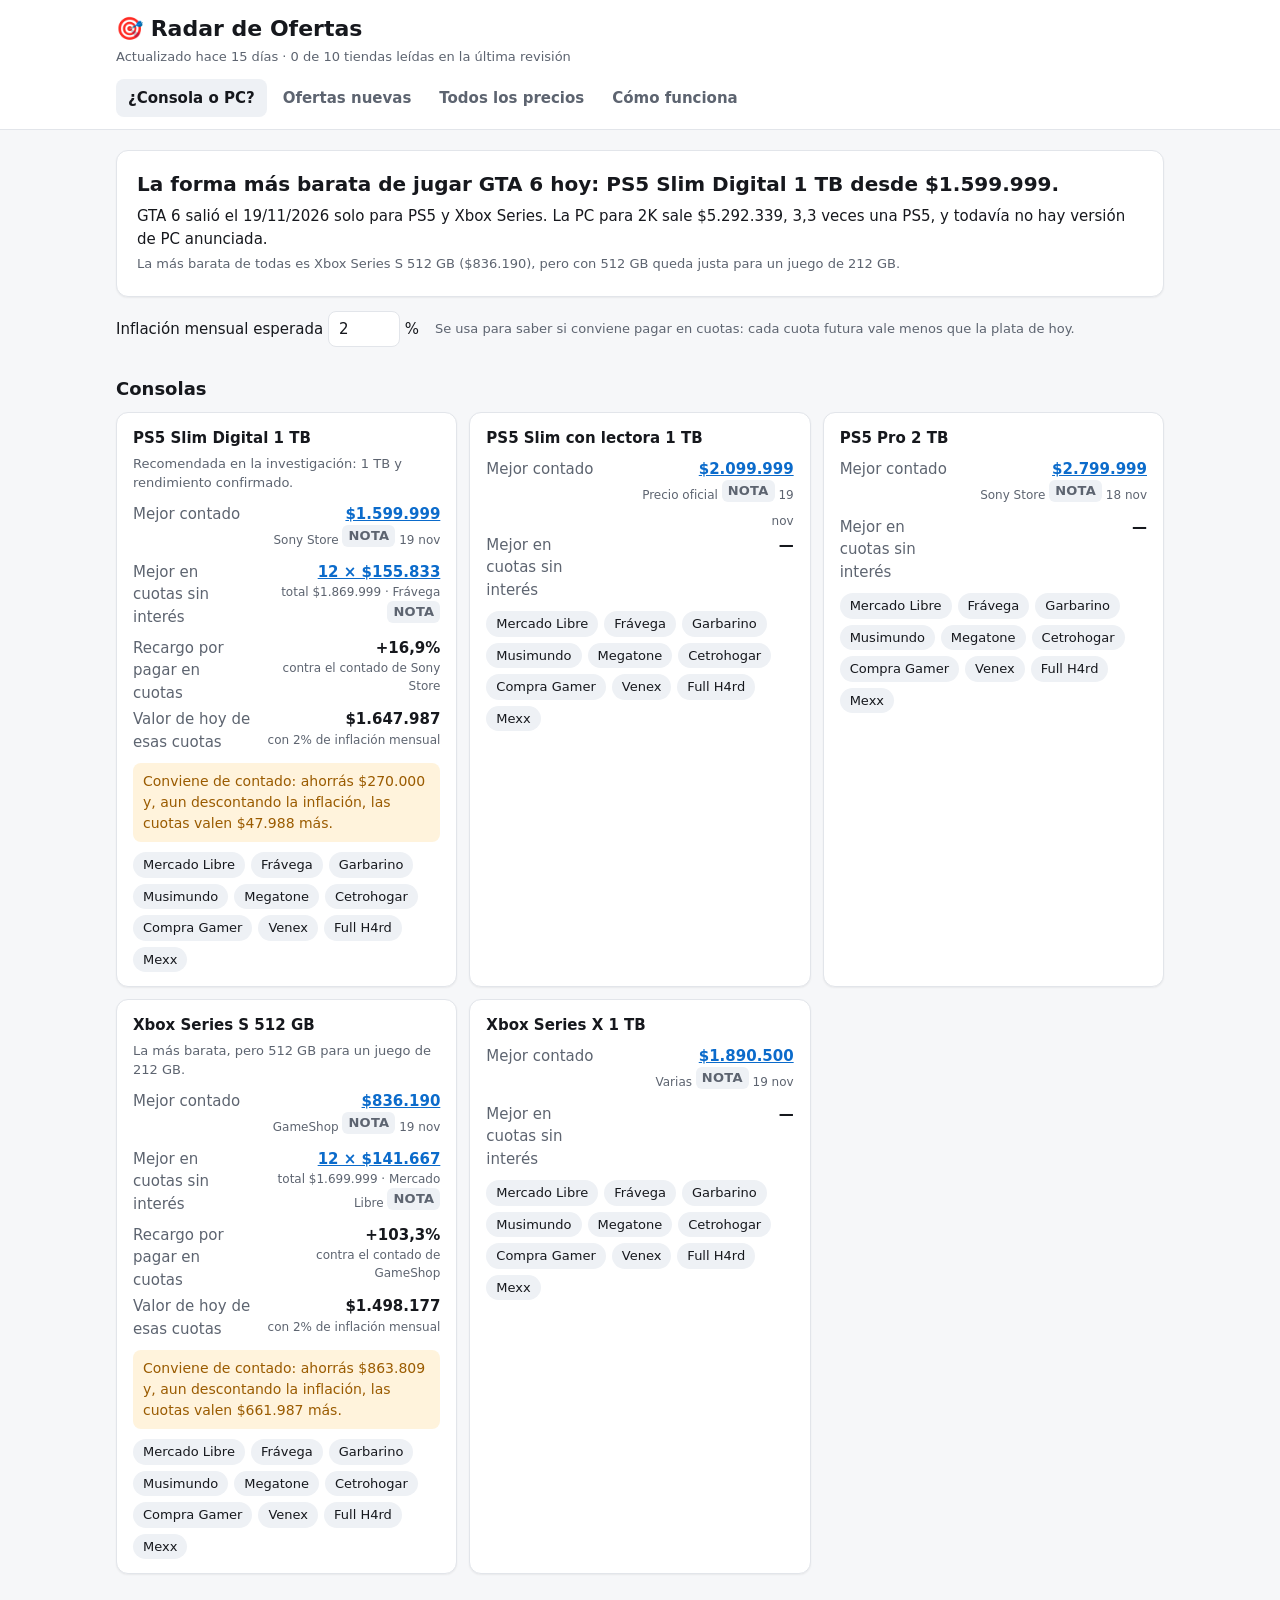
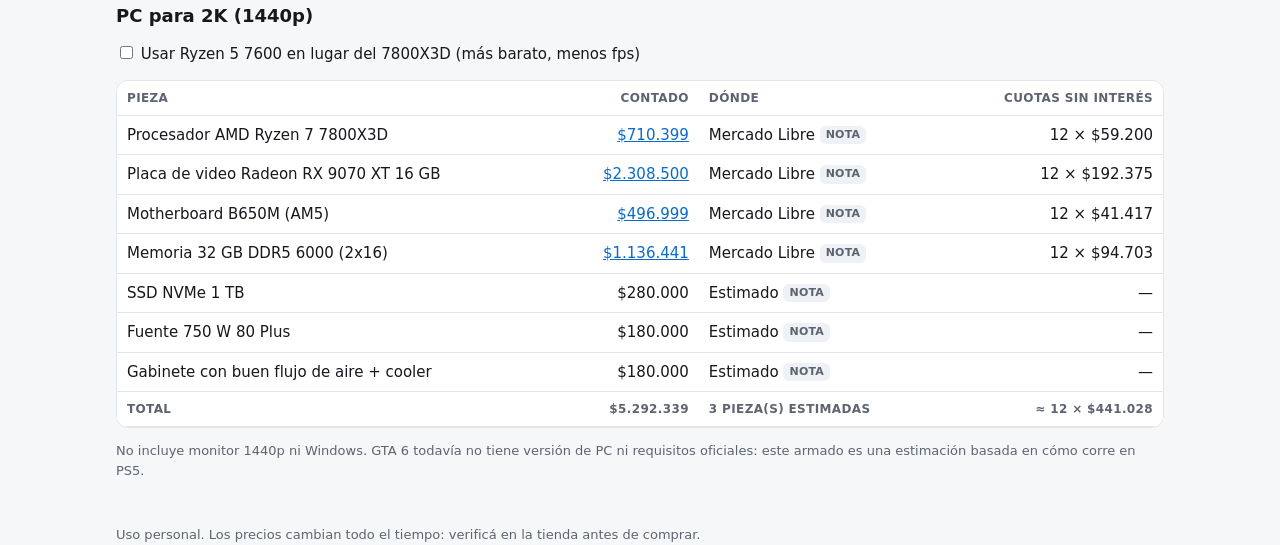
==== docs/index.html @ cf6afd64 "Radar de Ofertas: página, base compartida, actualización automática y extensión de Edge Une el compa" ====
<!doctype html>
<html lang="es">
<head>
  <meta charset="utf-8">
  <meta name="viewport" content="width=device-width, initial-scale=1">
  <title>Radar de Ofertas</title>
  <meta name="description" content="Comparador personal: la forma más barata de jugar GTA 6 en Argentina y ofertas de tecnología, contado contra cuotas.">
  <link rel="icon" href="icon.png">
  <link rel="stylesheet" href="styles.css">
</head>
<body>
  <header class="top">
    <div class="wrap top-in">
      <div>
        <h1>🎯 Radar de Ofertas</h1>
        <p class="muted" id="actualizado">Cargando datos…</p>
      </div>
      <nav class="tabs" role="tablist">
        <button data-tab="gta" class="on">¿Consola o PC?</button>
        <button data-tab="ofertas">Ofertas nuevas <span id="badge" class="badge" hidden></span></button>
        <button data-tab="precios">Todos los precios</button>
        <button data-tab="info">Cómo funciona</button>
      </nav>
    </div>
  </header>

  <main class="wrap">
    <section id="tab-gta" class="tab on">
      <div class="hero" id="veredicto"></div>
      <div class="controls">
        <label>Inflación mensual esperada
          <input type="number" id="inflacion" min="0" max="20" step="0.1"> %
        </label>
        <span class="muted small">Se usa para saber si conviene pagar en cuotas: cada cuota futura vale menos que la plata de hoy.</span>
      </div>
      <h2>Consolas</h2>
      <div class="cards" id="consolas"></div>
      <h2>PC para 2K (1440p)</h2>
      <div class="controls">
        <label><input type="checkbox" id="cpuBarato"> Usar Ryzen 5 7600 en lugar del 7800X3D (más barato, menos fps)</label>
      </div>
      <div id="pc"></div>
    </section>

    <section id="tab-ofertas" class="tab">
      <p class="muted">Ofertas que el radar detectó en los últimos 30 días: bajas de precio, mínimos históricos, descuentos de 15% o más y planes de 12 cuotas sin interés o más. La extensión de Edge te avisa de estas mismas.</p>
      <div id="alertas"></div>
    </section>

    <section id="tab-precios" class="tab">
      <div class="controls">
        <input type="search" id="filtro" placeholder="Buscar producto…">
        <select id="grupo"><option value="">Todo</option><option value="consola">Consolas</option><option value="pc">Piezas de PC</option></select>
      </div>
      <div id="productos"></div>
    </section>

    <section id="tab-info" class="tab prose">
      <h2>Cómo funciona</h2>
      <ol>
        <li><b>Base de datos compartida.</b> Es el archivo <code>docs/data/db.json</code> de este repositorio. Guarda el último precio de cada producto en cada tienda, el historial y las ofertas detectadas.</li>
        <li><b>Actualización automática.</b> Cada 6 horas GitHub revisa las tiendas y actualiza la base (en Argentina: 3:17, 9:17, 15:17 y 21:17, con algunos minutos de demora).</li>
        <li><b>Esta página</b> lee la base y muestra el comparador, las ofertas y todos los precios.</li>
        <li><b>La extensión de Edge</b> lee la misma base cada hora y te avisa con una notificación cuando hay una oferta nueva. Además revisa desde tu compu las portadas de las tiendas por eventos (Hot Sale, CyberMonday, cuotas).</li>
      </ol>
      <h3>De dónde salen los precios</h3>
      <p>Los marcados <span class="tag auto">al día</span> los leyó el radar en la tienda. Los marcados <span class="tag nota">nota</span> vienen de la investigación (notas periodísticas del 8 al 21 de noviembre de 2026) y quedan como referencia hasta que el radar consiga un precio real. Los <span class="tag viejo">viejo</span> son de una lectura anterior porque la tienda no respondió esta vez.</p>
      <h3>Contado contra cuotas</h3>
      <p>"Sin interés" casi siempre se cobra sobre un precio más alto que el de contado. El <b>recargo</b> es cuánto más pagás en total en cuotas comparado con el mejor precio de contado. El <b>valor actual</b> de las cuotas descuenta la inflación: si es menor que el contado, las cuotas te convienen aunque sumen más.</p>
      <h3>Tiendas</h3>
      <div id="tiendas"></div>
      <h3>Cambiar los productos</h3>
      <p>Editá <code>productos.json</code> en GitHub (botón del lápiz). Al guardar, la base se actualiza sola en unos minutos.</p>
    </section>
  </main>

  <footer class="wrap muted small">Uso personal. Los precios cambian todo el tiempo: verificá en la tienda antes de comprar.</footer>
  <script src="app.js"></script>
</body>
</html>
---- docs/styles.css ----
:root {
  --bg: #f6f7f9;
  --surface: #ffffff;
  --text: #16181d;
  --muted: #5d6470;
  --line: #e2e5ea;
  --accent: #0b6bcb;
  --good: #137a3a;
  --good-bg: #e5f5ea;
  --warn: #9a5b00;
  --warn-bg: #fff3dc;
  --bad: #b3261e;
  --chip: #eef1f5;
  --shadow: 0 1px 2px rgba(0, 0, 0, 0.06);
}
@media (prefers-color-scheme: dark) {
  :root {
    --bg: #111317;
    --surface: #1a1d23;
    --text: #e8eaee;
    --muted: #9aa1ad;
    --line: #2b3038;
    --accent: #5aa7f0;
    --good: #5cc98a;
    --good-bg: #173324;
    --warn: #f0b860;
    --warn-bg: #3a2c12;
    --bad: #f28b82;
    --chip: #252a32;
    --shadow: none;
  }
}
* { box-sizing: border-box; }
body {
  margin: 0;
  background: var(--bg);
  color: var(--text);
  font: 15px/1.5 system-ui, -apple-system, "Segoe UI", Roboto, sans-serif;
}
a { color: var(--accent); }
.wrap { max-width: 1080px; margin: 0 auto; padding: 0 16px; }
.muted { color: var(--muted); }
.small { font-size: 13px; }
h1 { font-size: 22px; margin: 0; }
h2 { font-size: 18px; margin: 28px 0 10px; }
h3 { font-size: 15px; margin: 20px 0 6px; }
.num { font-variant-numeric: tabular-nums; }

.top { background: var(--surface); border-bottom: 1px solid var(--line); position: sticky; top: 0; z-index: 5; }
.top-in { display: flex; flex-wrap: wrap; gap: 12px; align-items: center; justify-content: space-between; padding: 12px 16px; }
.top p { margin: 2px 0 0; font-size: 13px; }
.tabs { display: flex; gap: 4px; flex-wrap: wrap; }
.tabs button {
  border: 0; background: transparent; color: var(--muted); font: inherit; font-weight: 600;
  padding: 8px 12px; border-radius: 8px; cursor: pointer;
}
.tabs button.on { background: var(--chip); color: var(--text); }
.badge { background: var(--bad); color: #fff; border-radius: 10px; padding: 0 7px; font-size: 12px; margin-left: 4px; }
.tab { display: none; padding-bottom: 32px; }
.tab.on { display: block; }

.hero {
  background: var(--surface); border: 1px solid var(--line); border-radius: 12px; padding: 18px 20px; margin-top: 20px; box-shadow: var(--shadow);
}
.hero .big { font-size: 20px; font-weight: 700; margin: 0 0 6px; }
.hero p { margin: 4px 0; }

.controls { display: flex; flex-wrap: wrap; gap: 10px 16px; align-items: center; margin: 14px 0; }
input[type="number"], input[type="search"], select {
  font: inherit; color: var(--text); background: var(--surface); border: 1px solid var(--line); border-radius: 8px; padding: 6px 10px;
}
input[type="number"] { width: 72px; }
input[type="search"] { flex: 1; min-width: 180px; }

.cards { display: grid; grid-template-columns: repeat(auto-fill, minmax(300px, 1fr)); gap: 12px; }
.card { background: var(--surface); border: 1px solid var(--line); border-radius: 12px; padding: 14px 16px; box-shadow: var(--shadow); }
.card h3 { margin: 0 0 4px; }
.card .nota { font-size: 13px; color: var(--muted); margin: 0 0 10px; }
.kv { display: grid; grid-template-columns: minmax(110px, 1fr) minmax(0, 1.5fr); gap: 4px 12px; margin: 8px 0; }
.kv dt { color: var(--muted); }
.kv dd { margin: 0; text-align: right; font-weight: 600; font-variant-numeric: tabular-nums; }
.kv .sub { display: block; font-weight: 400; font-size: 12px; color: var(--muted); }
.verdict { margin-top: 10px; padding: 8px 10px; border-radius: 8px; font-size: 14px; }
.verdict.good { background: var(--good-bg); color: var(--good); }
.verdict.warn { background: var(--warn-bg); color: var(--warn); }

.tag { display: inline-block; font-size: 11px; font-weight: 700; padding: 1px 6px; border-radius: 6px; vertical-align: middle; text-transform: uppercase; letter-spacing: 0.02em; }
.tag.auto { background: var(--good-bg); color: var(--good); }
.tag.nota { background: var(--chip); color: var(--muted); }
.tag.viejo { background: var(--warn-bg); color: var(--warn); }

table { width: 100%; border-collapse: collapse; background: var(--surface); }
th, td { text-align: left; padding: 8px 10px; border-bottom: 1px solid var(--line); vertical-align: top; }
th { font-size: 12px; color: var(--muted); font-weight: 600; text-transform: uppercase; letter-spacing: 0.03em; }
td.r, th.r { text-align: right; font-variant-numeric: tabular-nums; }
.tablewrap { overflow-x: auto; border: 1px solid var(--line); border-radius: 12px; }
.tablewrap table { min-width: 640px; }

.prod { background: var(--surface); border: 1px solid var(--line); border-radius: 12px; margin-bottom: 12px; overflow: hidden; }
.prod > summary { list-style: none; cursor: pointer; padding: 12px 16px; display: flex; flex-wrap: wrap; gap: 6px 16px; align-items: center; }
.prod > summary::-webkit-details-marker { display: none; }
.prod > summary .name { font-weight: 700; flex: 1; min-width: 200px; }
.prod > summary .price { font-weight: 700; font-variant-numeric: tabular-nums; }
.prod .body { padding: 0 16px 14px; }
.prod .body .tablewrap { border-radius: 8px; }
.links { display: flex; flex-wrap: wrap; gap: 6px; margin-top: 10px; }
.pill { display: inline-block; background: var(--chip); color: var(--text); text-decoration: none; border-radius: 999px; padding: 3px 10px; font-size: 13px; }
.pill:hover { outline: 1px solid var(--line); }
.spark { width: 120px; height: 28px; }
.spark path { fill: none; stroke: var(--accent); stroke-width: 1.5; }

.alert { display: flex; gap: 12px; background: var(--surface); border: 1px solid var(--line); border-radius: 12px; padding: 12px 16px; margin-bottom: 8px; text-decoration: none; color: inherit; }
.alert:hover { border-color: var(--accent); }
.alert .t { font-weight: 700; }
.empty { background: var(--surface); border: 1px dashed var(--line); border-radius: 12px; padding: 24px; text-align: center; color: var(--muted); }

.stores { display: grid; grid-template-columns: repeat(auto-fill, minmax(230px, 1fr)); gap: 8px; }
.store { background: var(--surface); border: 1px solid var(--line); border-radius: 10px; padding: 8px 12px; font-size: 14px; }
.dot { display: inline-block; width: 8px; height: 8px; border-radius: 50%; margin-right: 6px; background: var(--muted); }
.dot.ok { background: var(--good); }
.dot.bad { background: var(--bad); }
.prose { max-width: 760px; }
.prose li { margin-bottom: 6px; }
code { background: var(--chip); padding: 1px 5px; border-radius: 4px; font-size: 13px; }
footer { padding: 24px 16px 40px; }
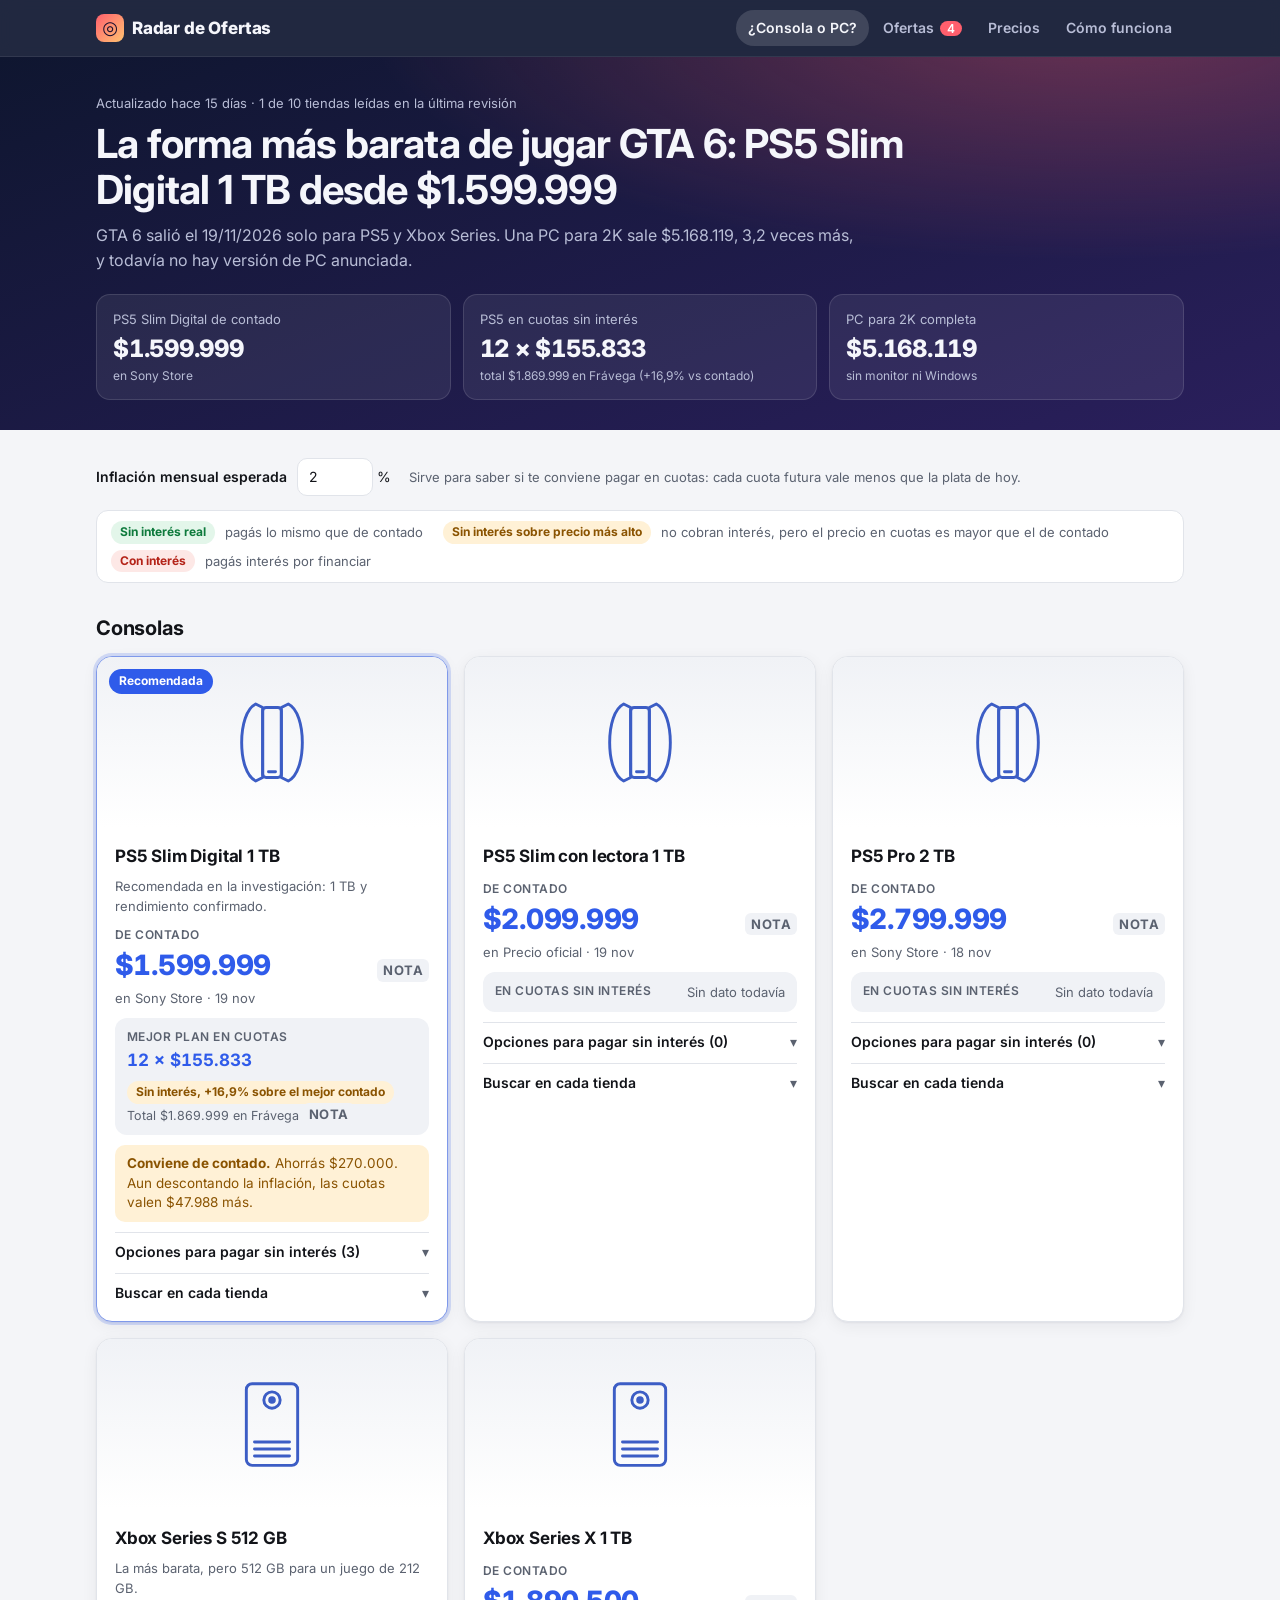
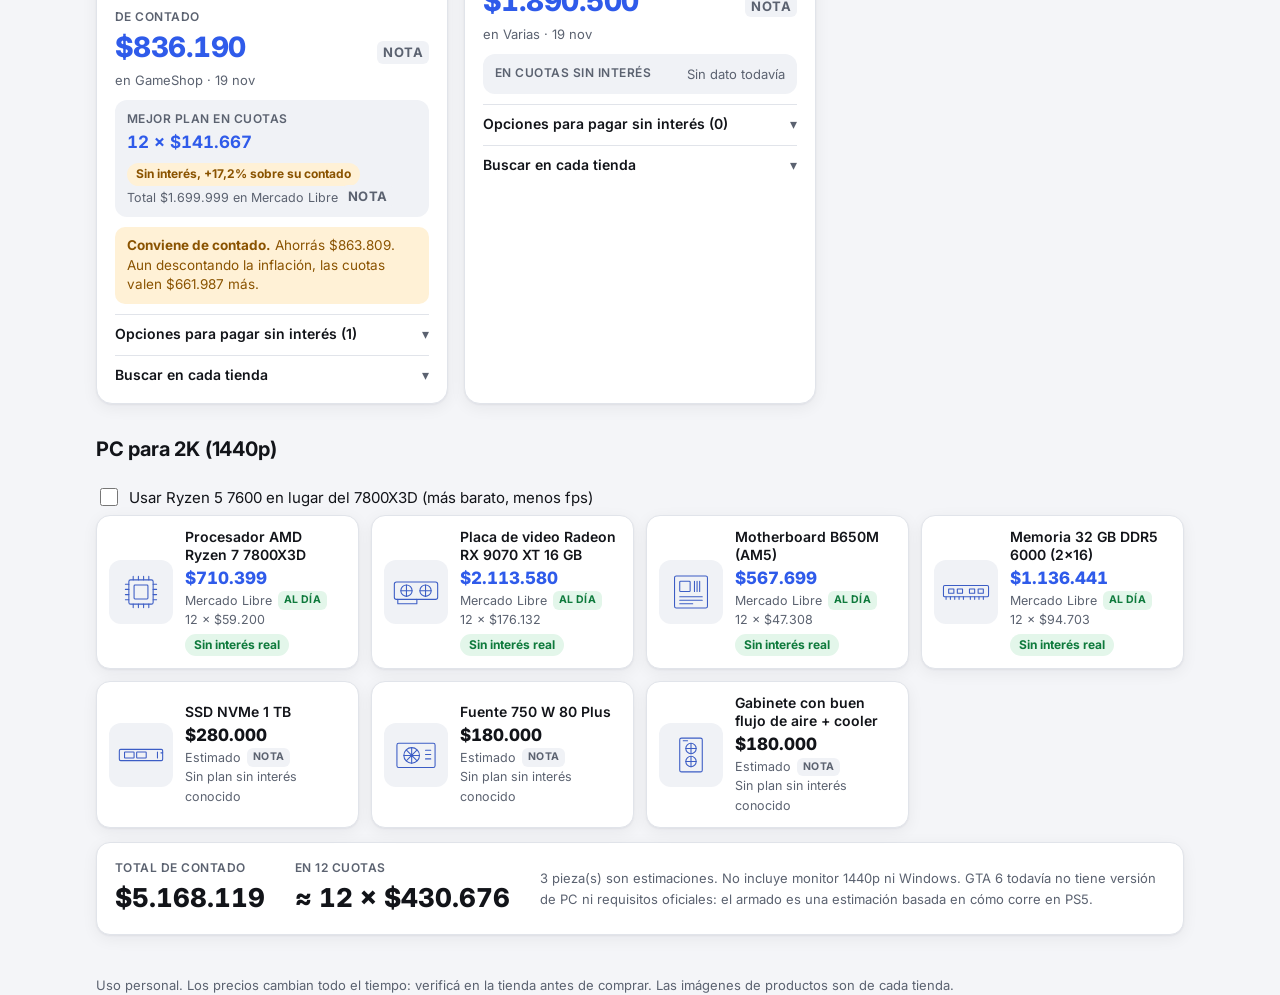
==== commit e0708d17: "Página más linda: imágenes, cuotas con o sin interés y opciones para pagar sin interés - Portada con" ====
--- a/docs/index.html
+++ b/docs/index.html
@@ -5,50 +5,67 @@
   <meta name="viewport" content="width=device-width, initial-scale=1">
   <title>Radar de Ofertas</title>
   <meta name="description" content="Comparador personal: la forma más barata de jugar GTA 6 en Argentina y ofertas de tecnología, contado contra cuotas.">
+  <meta name="referrer" content="no-referrer">
   <link rel="icon" href="icon.png">
+  <link rel="preconnect" href="https://fonts.googleapis.com">
+  <link rel="preconnect" href="https://fonts.gstatic.com" crossorigin>
+  <link href="https://fonts.googleapis.com/css2?family=Inter:wght@400;500;600;700;800&display=swap" rel="stylesheet">
   <link rel="stylesheet" href="styles.css">
 </head>
 <body>
   <header class="top">
     <div class="wrap top-in">
-      <div>
-        <h1>🎯 Radar de Ofertas</h1>
-        <p class="muted" id="actualizado">Cargando datos…</p>
-      </div>
+      <a class="brand" href="#gta"><span class="logo">◎</span> Radar de Ofertas</a>
       <nav class="tabs" role="tablist">
         <button data-tab="gta" class="on">¿Consola o PC?</button>
-        <button data-tab="ofertas">Ofertas nuevas <span id="badge" class="badge" hidden></span></button>
-        <button data-tab="precios">Todos los precios</button>
+        <button data-tab="ofertas">Ofertas <span id="badge" class="badge" hidden></span></button>
+        <button data-tab="precios">Precios</button>
         <button data-tab="info">Cómo funciona</button>
       </nav>
     </div>
   </header>
 
+  <section class="hero">
+    <div class="wrap">
+      <p class="eyebrow" id="actualizado">Cargando datos…</p>
+      <h1 id="titular">La forma más barata de jugar GTA 6</h1>
+      <p class="lead" id="bajada"></p>
+      <div class="stats" id="stats"></div>
+    </div>
+  </section>
+
   <main class="wrap">
     <section id="tab-gta" class="tab on">
-      <div class="hero" id="veredicto"></div>
-      <div class="controls">
-        <label>Inflación mensual esperada
-          <input type="number" id="inflacion" min="0" max="20" step="0.1"> %
+      <div class="toolbar">
+        <label class="field">Inflación mensual esperada
+          <span class="inline"><input type="number" id="inflacion" min="0" max="20" step="0.1"> %</span>
         </label>
-        <span class="muted small">Se usa para saber si conviene pagar en cuotas: cada cuota futura vale menos que la plata de hoy.</span>
+        <p class="muted small">Sirve para saber si te conviene pagar en cuotas: cada cuota futura vale menos que la plata de hoy.</p>
       </div>
-      <h2>Consolas</h2>
+
+      <div class="legend">
+        <span class="chip sin">Sin interés real</span><span class="muted small">pagás lo mismo que de contado</span>
+        <span class="chip lista">Sin interés sobre precio más alto</span><span class="muted small">no cobran interés, pero el precio en cuotas es mayor que el de contado</span>
+        <span class="chip con">Con interés</span><span class="muted small">pagás interés por financiar</span>
+      </div>
+
+      <h2 class="section-title">Consolas</h2>
       <div class="cards" id="consolas"></div>
-      <h2>PC para 2K (1440p)</h2>
-      <div class="controls">
-        <label><input type="checkbox" id="cpuBarato"> Usar Ryzen 5 7600 en lugar del 7800X3D (más barato, menos fps)</label>
+
+      <h2 class="section-title">PC para 2K (1440p)</h2>
+      <div class="toolbar">
+        <label class="switch"><input type="checkbox" id="cpuBarato"> <span>Usar Ryzen 5 7600 en lugar del 7800X3D (más barato, menos fps)</span></label>
       </div>
       <div id="pc"></div>
     </section>
 
     <section id="tab-ofertas" class="tab">
-      <p class="muted">Ofertas que el radar detectó en los últimos 30 días: bajas de precio, mínimos históricos, descuentos de 15% o más y planes de 12 cuotas sin interés o más. La extensión de Edge te avisa de estas mismas.</p>
+      <p class="muted intro">Ofertas que el radar detectó en los últimos 30 días: bajas de precio, mínimos históricos, descuentos de 15% o más y planes de 12 cuotas sin interés o más. La extensión de Edge te avisa de estas mismas.</p>
       <div id="alertas"></div>
     </section>
 
     <section id="tab-precios" class="tab">
-      <div class="controls">
+      <div class="toolbar">
         <input type="search" id="filtro" placeholder="Buscar producto…">
         <select id="grupo"><option value="">Todo</option><option value="consola">Consolas</option><option value="pc">Piezas de PC</option></select>
       </div>
@@ -58,15 +75,17 @@
     <section id="tab-info" class="tab prose">
       <h2>Cómo funciona</h2>
       <ol>
-        <li><b>Base de datos compartida.</b> Es el archivo <code>docs/data/db.json</code> de este repositorio. Guarda el último precio de cada producto en cada tienda, el historial y las ofertas detectadas.</li>
+        <li><b>Base de datos compartida.</b> Es el archivo <code>docs/data/db.json</code> del repositorio. Guarda el último precio de cada producto en cada tienda, el historial y las ofertas detectadas.</li>
         <li><b>Actualización automática.</b> Cada 6 horas GitHub revisa las tiendas y actualiza la base (en Argentina: 3:17, 9:17, 15:17 y 21:17, con algunos minutos de demora).</li>
+        <li><b>Desde tu compu.</b> Si lo activás en la extensión, cada 3 horas Edge lee las tiendas que bloquean a GitHub y suma esos precios a la base.</li>
         <li><b>Esta página</b> lee la base y muestra el comparador, las ofertas y todos los precios.</li>
-        <li><b>La extensión de Edge</b> lee la misma base cada hora y te avisa con una notificación cuando hay una oferta nueva. Además revisa desde tu compu las portadas de las tiendas por eventos (Hot Sale, CyberMonday, cuotas).</li>
+        <li><b>La extensión de Edge</b> lee la misma base cada hora y te avisa cuando hay una oferta nueva.</li>
       </ol>
       <h3>De dónde salen los precios</h3>
-      <p>Los marcados <span class="tag auto">al día</span> los leyó el radar en la tienda. Los marcados <span class="tag nota">nota</span> vienen de la investigación (notas periodísticas del 8 al 21 de noviembre de 2026) y quedan como referencia hasta que el radar consiga un precio real. Los <span class="tag viejo">viejo</span> son de una lectura anterior porque la tienda no respondió esta vez.</p>
+      <p><span class="tag auto">al día</span> lo leyó el radar en la tienda. <span class="tag nota">nota</span> viene de la investigación (notas periodísticas del 8 al 21 de noviembre de 2026) y queda como referencia hasta tener un precio real. <span class="tag viejo">viejo</span> es de una lectura anterior porque la tienda no respondió esta vez.</p>
       <h3>Contado contra cuotas</h3>
-      <p>"Sin interés" casi siempre se cobra sobre un precio más alto que el de contado. El <b>recargo</b> es cuánto más pagás en total en cuotas comparado con el mejor precio de contado. El <b>valor actual</b> de las cuotas descuenta la inflación: si es menor que el contado, las cuotas te convienen aunque sumen más.</p>
+      <p>"Sin interés" casi siempre se cobra sobre un precio más alto que el de contado. El <b>recargo</b> es cuánto más pagás en total en cuotas comparado con el contado. El <b>valor de hoy</b> de las cuotas descuenta la inflación: si es menor que el contado, las cuotas te convienen aunque sumen más.</p>
+      <p>Los bancos y tarjetas de cada plan salen de la tienda cuando los publica (por ejemplo, las tiendas hechas con VTEX informan qué tarjetas tienen cada plan). Las promos de bancos cambian según el día: confirmá en la tienda antes de pagar.</p>
       <h3>Tiendas</h3>
       <div id="tiendas"></div>
       <h3>Cambiar los productos</h3>
@@ -74,7 +93,8 @@
     </section>
   </main>
 
-  <footer class="wrap muted small">Uso personal. Los precios cambian todo el tiempo: verificá en la tienda antes de comprar.</footer>
+  <footer class="wrap muted small">Uso personal. Los precios cambian todo el tiempo: verificá en la tienda antes de comprar. Las imágenes de productos son de cada tienda.</footer>
+  <script src="icons.js"></script>
   <script src="app.js"></script>
 </body>
 </html>
--- a/docs/styles.css
+++ b/docs/styles.css
@@ -1,125 +1,210 @@
 :root {
-  --bg: #f6f7f9;
+  --bg: #f4f5f8;
   --surface: #ffffff;
-  --text: #16181d;
-  --muted: #5d6470;
-  --line: #e2e5ea;
-  --accent: #0b6bcb;
-  --good: #137a3a;
-  --good-bg: #e5f5ea;
-  --warn: #9a5b00;
-  --warn-bg: #fff3dc;
-  --bad: #b3261e;
-  --chip: #eef1f5;
-  --shadow: 0 1px 2px rgba(0, 0, 0, 0.06);
+  --surface-2: #f0f2f6;
+  --text: #121419;
+  --muted: #5b6270;
+  --line: #e1e4ea;
+  --accent: #2f5bea;
+  --accent-ink: #ffffff;
+  --sin: #0e7a3c;
+  --sin-bg: #e3f6ea;
+  --lista: #8a5300;
+  --lista-bg: #fff1d6;
+  --con: #b42318;
+  --con-bg: #fde8e6;
+  --hero-1: #0f1630;
+  --hero-2: #2a1f5c;
+  --hero-text: #f5f6fb;
+  --hero-muted: #b8bdd6;
+  --shadow: 0 1px 2px rgba(16, 24, 40, 0.05), 0 4px 16px rgba(16, 24, 40, 0.06);
+  --radius: 16px;
 }
 @media (prefers-color-scheme: dark) {
-  :root {
-    --bg: #111317;
-    --surface: #1a1d23;
-    --text: #e8eaee;
-    --muted: #9aa1ad;
-    --line: #2b3038;
-    --accent: #5aa7f0;
-    --good: #5cc98a;
-    --good-bg: #173324;
-    --warn: #f0b860;
-    --warn-bg: #3a2c12;
-    --bad: #f28b82;
-    --chip: #252a32;
+  :root:not([data-theme="light"]) {
+    --bg: #0d0f14;
+    --surface: #161a22;
+    --surface-2: #1e232d;
+    --text: #e9ebf0;
+    --muted: #9aa1b0;
+    --line: #2a303b;
+    --accent: #7c9bff;
+    --accent-ink: #0d0f14;
+    --sin: #5fd38f;
+    --sin-bg: #143322;
+    --lista: #f3bd63;
+    --lista-bg: #3a2b10;
+    --con: #ff8f85;
+    --con-bg: #3d1916;
+    --hero-1: #0b1022;
+    --hero-2: #221a4a;
     --shadow: none;
   }
 }
+:root[data-theme="dark"] {
+  --bg: #0d0f14; --surface: #161a22; --surface-2: #1e232d; --text: #e9ebf0; --muted: #9aa1b0; --line: #2a303b;
+  --accent: #7c9bff; --accent-ink: #0d0f14; --sin: #5fd38f; --sin-bg: #143322; --lista: #f3bd63; --lista-bg: #3a2b10;
+  --con: #ff8f85; --con-bg: #3d1916; --hero-1: #0b1022; --hero-2: #221a4a; --shadow: none;
+}
 * { box-sizing: border-box; }
+html { scroll-behavior: smooth; }
 body {
   margin: 0;
   background: var(--bg);
   color: var(--text);
-  font: 15px/1.5 system-ui, -apple-system, "Segoe UI", Roboto, sans-serif;
-}
-a { color: var(--accent); }
-.wrap { max-width: 1080px; margin: 0 auto; padding: 0 16px; }
+  font: 15px/1.55 Inter, system-ui, -apple-system, "Segoe UI", Roboto, sans-serif;
+  -webkit-font-smoothing: antialiased;
+}
+a { color: var(--accent); text-decoration: none; }
+a:hover { text-decoration: underline; }
+.wrap { max-width: 1120px; margin: 0 auto; padding: 0 16px; }
 .muted { color: var(--muted); }
 .small { font-size: 13px; }
-h1 { font-size: 22px; margin: 0; }
-h2 { font-size: 18px; margin: 28px 0 10px; }
-h3 { font-size: 15px; margin: 20px 0 6px; }
 .num { font-variant-numeric: tabular-nums; }
 
-.top { background: var(--surface); border-bottom: 1px solid var(--line); position: sticky; top: 0; z-index: 5; }
-.top-in { display: flex; flex-wrap: wrap; gap: 12px; align-items: center; justify-content: space-between; padding: 12px 16px; }
-.top p { margin: 2px 0 0; font-size: 13px; }
-.tabs { display: flex; gap: 4px; flex-wrap: wrap; }
-.tabs button {
-  border: 0; background: transparent; color: var(--muted); font: inherit; font-weight: 600;
-  padding: 8px 12px; border-radius: 8px; cursor: pointer;
-}
-.tabs button.on { background: var(--chip); color: var(--text); }
-.badge { background: var(--bad); color: #fff; border-radius: 10px; padding: 0 7px; font-size: 12px; margin-left: 4px; }
-.tab { display: none; padding-bottom: 32px; }
+/* barra superior */
+.top { background: color-mix(in srgb, var(--hero-1) 92%, transparent); backdrop-filter: blur(10px); position: sticky; top: 0; z-index: 10; border-bottom: 1px solid rgba(255,255,255,0.08); }
+.top-in { display: flex; flex-wrap: wrap; gap: 8px 16px; align-items: center; justify-content: space-between; padding: 10px 16px; }
+.brand { color: var(--hero-text); font-weight: 800; font-size: 17px; letter-spacing: -0.01em; display: flex; align-items: center; gap: 8px; }
+.brand:hover { text-decoration: none; }
+.logo { display: inline-grid; place-items: center; width: 28px; height: 28px; border-radius: 8px; background: linear-gradient(135deg, #ff5f6d, #ffc371); color: #1a1030; font-size: 18px; }
+.tabs { display: flex; gap: 2px; flex-wrap: wrap; }
+.tabs button { border: 0; background: transparent; color: var(--hero-muted); font: inherit; font-weight: 600; font-size: 14px; padding: 7px 12px; border-radius: 999px; cursor: pointer; }
+.tabs button:hover { color: var(--hero-text); }
+.tabs button.on { background: rgba(255,255,255,0.14); color: var(--hero-text); }
+.badge { background: #ff5f6d; color: #fff; border-radius: 10px; padding: 0 7px; font-size: 12px; margin-left: 2px; }
+
+/* portada */
+.hero { background: radial-gradient(1200px 400px at 85% -10%, rgba(255,95,109,0.35), transparent 60%), linear-gradient(160deg, var(--hero-1), var(--hero-2)); color: var(--hero-text); padding: 36px 0 30px; }
+.eyebrow { color: var(--hero-muted); font-size: 13px; margin: 0 0 8px; }
+.hero h1 { font-size: clamp(26px, 4.4vw, 40px); line-height: 1.15; letter-spacing: -0.02em; margin: 0 0 10px; max-width: 820px; }
+.lead { color: var(--hero-muted); font-size: 16px; max-width: 760px; margin: 0 0 22px; }
+.stats { display: grid; grid-template-columns: repeat(auto-fit, minmax(200px, 1fr)); gap: 12px; }
+.stat { background: rgba(255,255,255,0.07); border: 1px solid rgba(255,255,255,0.12); border-radius: 14px; padding: 14px 16px; }
+.stat .k { color: var(--hero-muted); font-size: 13px; }
+.stat .v { font-size: 24px; font-weight: 800; letter-spacing: -0.01em; font-variant-numeric: tabular-nums; }
+.stat .s { color: var(--hero-muted); font-size: 12px; }
+
+.tab { display: none; padding: 8px 0 40px; }
 .tab.on { display: block; }
-
-.hero {
-  background: var(--surface); border: 1px solid var(--line); border-radius: 12px; padding: 18px 20px; margin-top: 20px; box-shadow: var(--shadow);
-}
-.hero .big { font-size: 20px; font-weight: 700; margin: 0 0 6px; }
-.hero p { margin: 4px 0; }
-
-.controls { display: flex; flex-wrap: wrap; gap: 10px 16px; align-items: center; margin: 14px 0; }
+.section-title { font-size: 20px; letter-spacing: -0.01em; margin: 30px 0 12px; }
+.intro { margin: 22px 0 14px; max-width: 760px; }
+
+.toolbar { display: flex; flex-wrap: wrap; gap: 8px 18px; align-items: center; margin: 20px 0 6px; }
+.toolbar p { margin: 0; flex: 1; min-width: 220px; }
+.field { display: flex; align-items: center; gap: 10px; font-weight: 600; font-size: 14px; }
+.inline { display: inline-flex; align-items: center; gap: 4px; font-weight: 400; }
 input[type="number"], input[type="search"], select {
-  font: inherit; color: var(--text); background: var(--surface); border: 1px solid var(--line); border-radius: 8px; padding: 6px 10px;
-}
-input[type="number"] { width: 72px; }
+  font: inherit; color: var(--text); background: var(--surface); border: 1px solid var(--line); border-radius: 10px; padding: 7px 11px;
+}
+input[type="number"] { width: 76px; }
 input[type="search"] { flex: 1; min-width: 180px; }
-
-.cards { display: grid; grid-template-columns: repeat(auto-fill, minmax(300px, 1fr)); gap: 12px; }
-.card { background: var(--surface); border: 1px solid var(--line); border-radius: 12px; padding: 14px 16px; box-shadow: var(--shadow); }
-.card h3 { margin: 0 0 4px; }
-.card .nota { font-size: 13px; color: var(--muted); margin: 0 0 10px; }
-.kv { display: grid; grid-template-columns: minmax(110px, 1fr) minmax(0, 1.5fr); gap: 4px 12px; margin: 8px 0; }
-.kv dt { color: var(--muted); }
-.kv dd { margin: 0; text-align: right; font-weight: 600; font-variant-numeric: tabular-nums; }
-.kv .sub { display: block; font-weight: 400; font-size: 12px; color: var(--muted); }
-.verdict { margin-top: 10px; padding: 8px 10px; border-radius: 8px; font-size: 14px; }
-.verdict.good { background: var(--good-bg); color: var(--good); }
-.verdict.warn { background: var(--warn-bg); color: var(--warn); }
-
-.tag { display: inline-block; font-size: 11px; font-weight: 700; padding: 1px 6px; border-radius: 6px; vertical-align: middle; text-transform: uppercase; letter-spacing: 0.02em; }
-.tag.auto { background: var(--good-bg); color: var(--good); }
-.tag.nota { background: var(--chip); color: var(--muted); }
-.tag.viejo { background: var(--warn-bg); color: var(--warn); }
-
-table { width: 100%; border-collapse: collapse; background: var(--surface); }
-th, td { text-align: left; padding: 8px 10px; border-bottom: 1px solid var(--line); vertical-align: top; }
-th { font-size: 12px; color: var(--muted); font-weight: 600; text-transform: uppercase; letter-spacing: 0.03em; }
+.switch { display: flex; align-items: center; gap: 8px; cursor: pointer; }
+.switch input { width: 18px; height: 18px; accent-color: var(--accent); }
+
+.legend { display: flex; flex-wrap: wrap; align-items: center; gap: 6px 10px; background: var(--surface); border: 1px solid var(--line); border-radius: 12px; padding: 10px 14px; margin-top: 14px; }
+.legend .muted { margin-right: 10px; }
+
+/* etiquetas de cuotas */
+.chip { display: inline-flex; align-items: center; gap: 4px; font-size: 12px; font-weight: 700; padding: 2px 9px; border-radius: 999px; white-space: nowrap; }
+.chip.sin { background: var(--sin-bg); color: var(--sin); }
+.chip.lista { background: var(--lista-bg); color: var(--lista); }
+.chip.con { background: var(--con-bg); color: var(--con); }
+.tag { display: inline-block; font-size: 10.5px; font-weight: 700; padding: 1px 6px; border-radius: 6px; vertical-align: middle; text-transform: uppercase; letter-spacing: 0.03em; }
+.tag.auto { background: var(--sin-bg); color: var(--sin); }
+.tag.nota { background: var(--surface-2); color: var(--muted); }
+.tag.viejo { background: var(--lista-bg); color: var(--lista); }
+
+/* tarjetas de consolas */
+.cards { display: grid; grid-template-columns: repeat(auto-fill, minmax(320px, 1fr)); gap: 16px; }
+.card { background: var(--surface); border: 1px solid var(--line); border-radius: var(--radius); box-shadow: var(--shadow); overflow: hidden; display: flex; flex-direction: column; }
+.card.top-pick { border-color: color-mix(in srgb, var(--accent) 55%, var(--line)); box-shadow: 0 0 0 3px color-mix(in srgb, var(--accent) 18%, transparent), var(--shadow); }
+.media { position: relative; height: 170px; display: grid; place-items: center; background: linear-gradient(180deg, var(--surface-2), var(--surface)); color: color-mix(in srgb, var(--accent) 70%, var(--muted)); }
+.media img { max-width: 78%; max-height: 150px; object-fit: contain; mix-blend-mode: multiply; }
+@media (prefers-color-scheme: dark) { :root:not([data-theme="light"]) .media img { mix-blend-mode: normal; border-radius: 10px; background: #fff; padding: 6px; } }
+.media svg { width: 140px; height: 105px; }
+.ribbon { position: absolute; top: 12px; left: 12px; background: var(--accent); color: var(--accent-ink); font-size: 12px; font-weight: 700; padding: 3px 10px; border-radius: 999px; }
+.card-body { padding: 16px 18px 18px; display: flex; flex-direction: column; gap: 10px; flex: 1; }
+.card h3 { margin: 0; font-size: 17px; letter-spacing: -0.01em; }
+.card .nota { font-size: 13px; color: var(--muted); margin: -4px 0 0; }
+.price-row { display: flex; align-items: baseline; justify-content: space-between; gap: 8px; flex-wrap: wrap; }
+.price-big { font-size: 28px; font-weight: 800; letter-spacing: -0.02em; font-variant-numeric: tabular-nums; }
+.price-label { font-size: 12px; color: var(--muted); text-transform: uppercase; letter-spacing: 0.04em; font-weight: 600; }
+.where { font-size: 13px; color: var(--muted); }
+.cuota-box { background: var(--surface-2); border-radius: 12px; padding: 10px 12px; }
+.cuota-box .line { display: flex; justify-content: space-between; align-items: center; gap: 8px; flex-wrap: wrap; }
+.cuota-box .big { font-weight: 700; font-size: 17px; font-variant-numeric: tabular-nums; }
+.cuota-box .sub { font-size: 12.5px; color: var(--muted); margin-top: 2px; }
+.verdict { padding: 9px 12px; border-radius: 10px; font-size: 13.5px; line-height: 1.45; }
+.verdict.good { background: var(--sin-bg); color: var(--sin); }
+.verdict.warn { background: var(--lista-bg); color: var(--lista); }
+
+details.opts { border-top: 1px solid var(--line); padding-top: 8px; }
+details.opts > summary { cursor: pointer; font-weight: 600; font-size: 14px; list-style: none; display: flex; justify-content: space-between; align-items: center; }
+details.opts > summary::-webkit-details-marker { display: none; }
+details.opts > summary::after { content: "▾"; color: var(--muted); transition: transform 0.15s; }
+details.opts[open] > summary::after { transform: rotate(180deg); }
+.plan { display: grid; grid-template-columns: 1fr auto; gap: 2px 10px; padding: 9px 0; border-bottom: 1px dashed var(--line); font-size: 13.5px; }
+.plan:last-child { border-bottom: 0; }
+.plan .st { font-weight: 600; }
+.plan .amt { text-align: right; font-weight: 700; font-variant-numeric: tabular-nums; }
+.plan .meta { grid-column: 1 / -1; color: var(--muted); font-size: 12.5px; display: flex; flex-wrap: wrap; gap: 4px 8px; align-items: center; }
+.empty-plans { font-size: 13px; color: var(--muted); padding: 8px 0; }
+
+.links { display: flex; flex-wrap: wrap; gap: 6px; }
+.pill { display: inline-block; background: var(--surface-2); color: var(--text); border-radius: 999px; padding: 4px 11px; font-size: 12.5px; font-weight: 500; }
+.pill:hover { text-decoration: none; outline: 1px solid var(--line); }
+
+/* PC */
+.pc-grid { display: grid; grid-template-columns: repeat(auto-fill, minmax(250px, 1fr)); gap: 12px; }
+.part { background: var(--surface); border: 1px solid var(--line); border-radius: 14px; padding: 12px; display: grid; grid-template-columns: 64px 1fr; gap: 12px; align-items: center; box-shadow: var(--shadow); }
+.thumb { width: 64px; height: 64px; border-radius: 12px; background: var(--surface-2); display: grid; place-items: center; overflow: hidden; color: color-mix(in srgb, var(--accent) 70%, var(--muted)); flex: none; }
+.thumb img { width: 100%; height: 100%; object-fit: contain; background: #fff; }
+.thumb svg { width: 52px; height: 40px; }
+.part .n { font-weight: 600; font-size: 14px; line-height: 1.3; }
+.part .p { font-weight: 800; font-size: 17px; font-variant-numeric: tabular-nums; }
+.part .w { font-size: 12.5px; color: var(--muted); display: flex; flex-wrap: wrap; gap: 4px 6px; align-items: center; }
+.pc-total { margin-top: 14px; background: var(--surface); border: 1px solid var(--line); border-radius: 14px; padding: 16px 18px; display: flex; flex-wrap: wrap; gap: 10px 30px; align-items: center; box-shadow: var(--shadow); }
+.pc-total .v { font-size: 26px; font-weight: 800; font-variant-numeric: tabular-nums; }
+.pc-total .k { font-size: 12px; color: var(--muted); text-transform: uppercase; letter-spacing: 0.04em; font-weight: 600; }
+
+/* lista de precios */
+.prod { background: var(--surface); border: 1px solid var(--line); border-radius: 14px; margin-bottom: 10px; overflow: hidden; box-shadow: var(--shadow); }
+.prod > summary { list-style: none; cursor: pointer; padding: 10px 14px; display: flex; flex-wrap: wrap; gap: 8px 14px; align-items: center; }
+.prod > summary::-webkit-details-marker { display: none; }
+.prod > summary .thumb { width: 48px; height: 48px; border-radius: 10px; }
+.prod > summary .thumb svg { width: 38px; height: 30px; }
+.prod > summary .name { font-weight: 700; flex: 1; min-width: 160px; }
+.prod > summary .price { font-weight: 800; font-variant-numeric: tabular-nums; }
+.prod .body { padding: 0 14px 14px; }
+.tablewrap { overflow-x: auto; border: 1px solid var(--line); border-radius: 12px; }
+table { width: 100%; border-collapse: collapse; background: var(--surface); min-width: 620px; }
+th, td { text-align: left; padding: 9px 12px; border-bottom: 1px solid var(--line); vertical-align: top; font-size: 14px; }
+tr:last-child td { border-bottom: 0; }
+th { font-size: 11.5px; color: var(--muted); font-weight: 600; text-transform: uppercase; letter-spacing: 0.04em; background: var(--surface-2); }
 td.r, th.r { text-align: right; font-variant-numeric: tabular-nums; }
-.tablewrap { overflow-x: auto; border: 1px solid var(--line); border-radius: 12px; }
-.tablewrap table { min-width: 640px; }
-
-.prod { background: var(--surface); border: 1px solid var(--line); border-radius: 12px; margin-bottom: 12px; overflow: hidden; }
-.prod > summary { list-style: none; cursor: pointer; padding: 12px 16px; display: flex; flex-wrap: wrap; gap: 6px 16px; align-items: center; }
-.prod > summary::-webkit-details-marker { display: none; }
-.prod > summary .name { font-weight: 700; flex: 1; min-width: 200px; }
-.prod > summary .price { font-weight: 700; font-variant-numeric: tabular-nums; }
-.prod .body { padding: 0 16px 14px; }
-.prod .body .tablewrap { border-radius: 8px; }
-.links { display: flex; flex-wrap: wrap; gap: 6px; margin-top: 10px; }
-.pill { display: inline-block; background: var(--chip); color: var(--text); text-decoration: none; border-radius: 999px; padding: 3px 10px; font-size: 13px; }
-.pill:hover { outline: 1px solid var(--line); }
-.spark { width: 120px; height: 28px; }
-.spark path { fill: none; stroke: var(--accent); stroke-width: 1.5; }
-
-.alert { display: flex; gap: 12px; background: var(--surface); border: 1px solid var(--line); border-radius: 12px; padding: 12px 16px; margin-bottom: 8px; text-decoration: none; color: inherit; }
-.alert:hover { border-color: var(--accent); }
+.spark { width: 110px; height: 28px; }
+.spark path { fill: none; stroke: var(--accent); stroke-width: 1.8; }
+
+.alert { display: flex; gap: 14px; align-items: center; background: var(--surface); border: 1px solid var(--line); border-radius: 14px; padding: 12px 16px; margin-bottom: 10px; color: inherit; box-shadow: var(--shadow); }
+.alert:hover { border-color: var(--accent); text-decoration: none; }
 .alert .t { font-weight: 700; }
-.empty { background: var(--surface); border: 1px dashed var(--line); border-radius: 12px; padding: 24px; text-align: center; color: var(--muted); }
+.empty { background: var(--surface); border: 1px dashed var(--line); border-radius: 14px; padding: 28px; text-align: center; color: var(--muted); }
 
 .stores { display: grid; grid-template-columns: repeat(auto-fill, minmax(230px, 1fr)); gap: 8px; }
-.store { background: var(--surface); border: 1px solid var(--line); border-radius: 10px; padding: 8px 12px; font-size: 14px; }
+.store { background: var(--surface); border: 1px solid var(--line); border-radius: 12px; padding: 9px 12px; font-size: 14px; }
 .dot { display: inline-block; width: 8px; height: 8px; border-radius: 50%; margin-right: 6px; background: var(--muted); }
-.dot.ok { background: var(--good); }
-.dot.bad { background: var(--bad); }
-.prose { max-width: 760px; }
+.dot.ok { background: var(--sin); }
+.dot.bad { background: var(--con); }
+.prose { max-width: 780px; }
 .prose li { margin-bottom: 6px; }
-code { background: var(--chip); padding: 1px 5px; border-radius: 4px; font-size: 13px; }
+code { background: var(--surface-2); padding: 1px 5px; border-radius: 4px; font-size: 13px; }
 footer { padding: 24px 16px 40px; }
+
+@media (max-width: 520px) {
+  .top-in { padding: 8px 12px; }
+  .tabs button { padding: 6px 9px; font-size: 13px; }
+  .cards { grid-template-columns: 1fr; }
+  .media { height: 150px; }
+  .price-big { font-size: 25px; }
+}
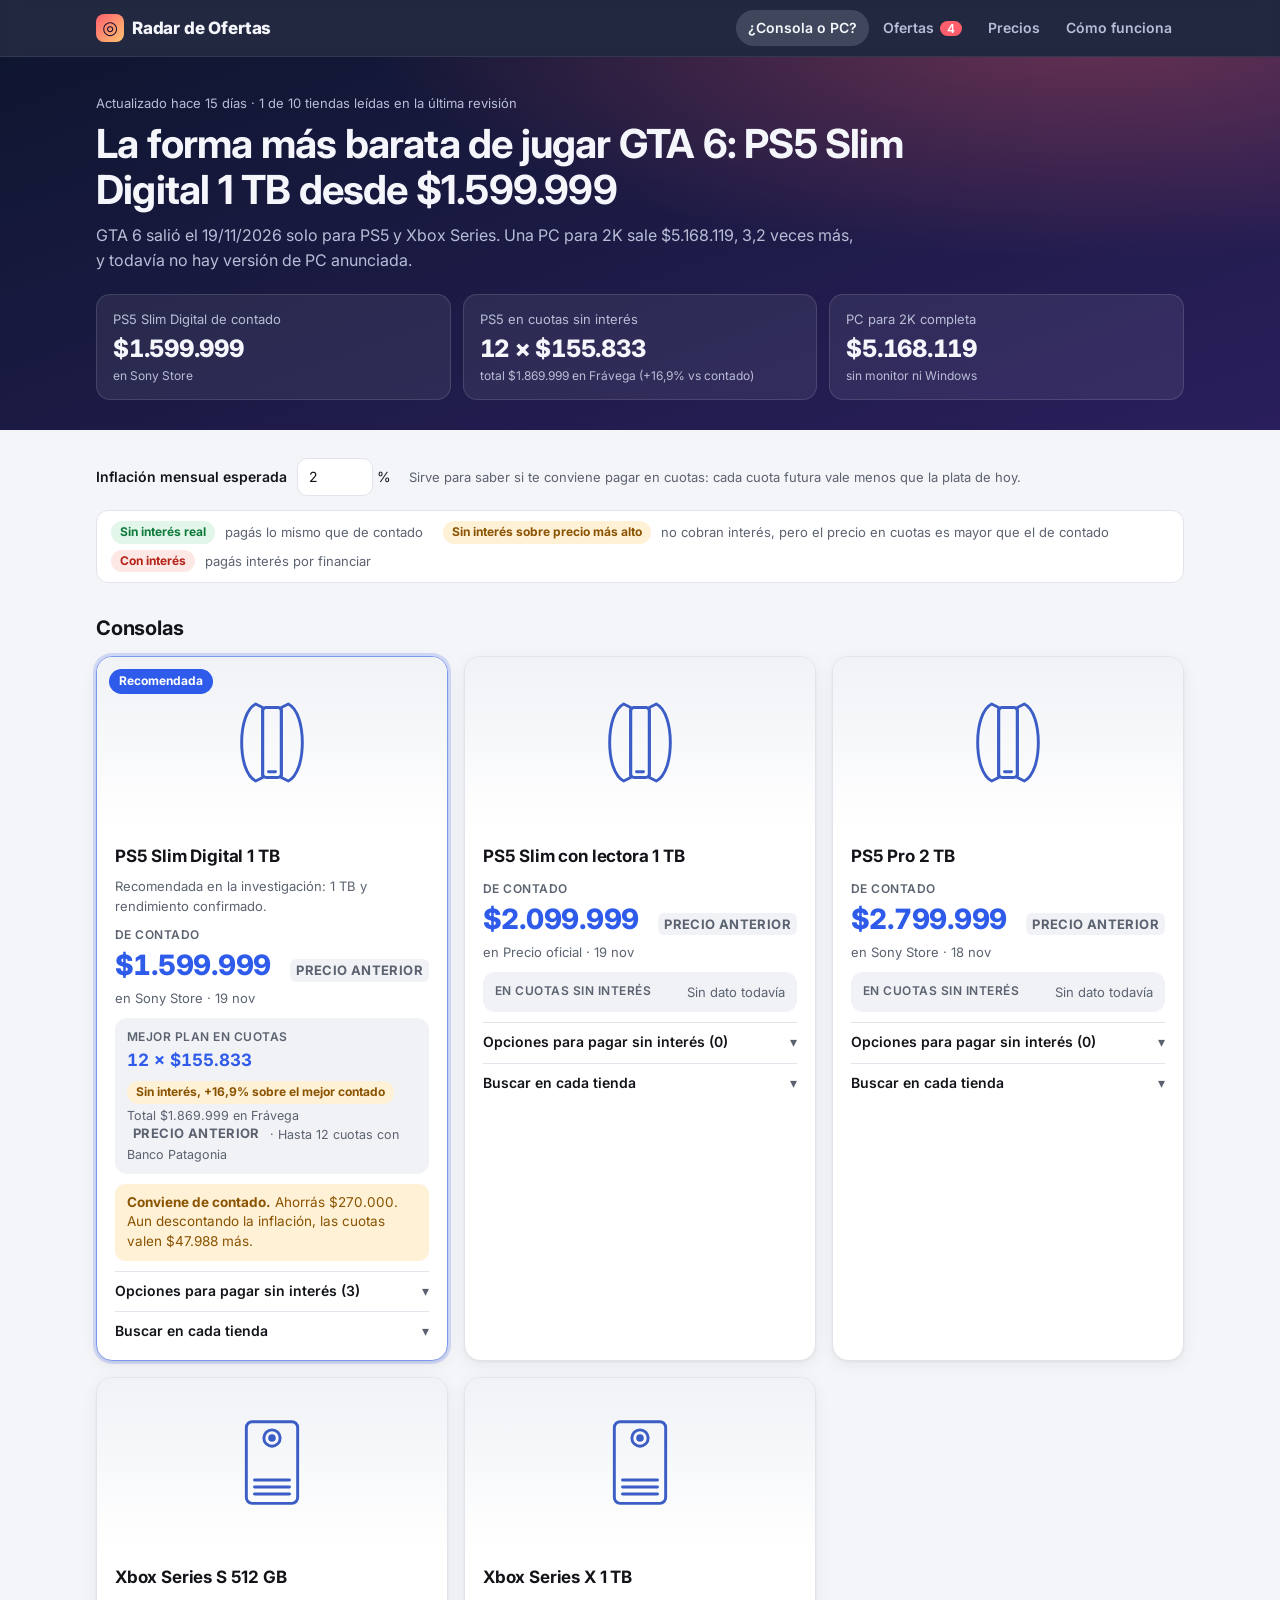
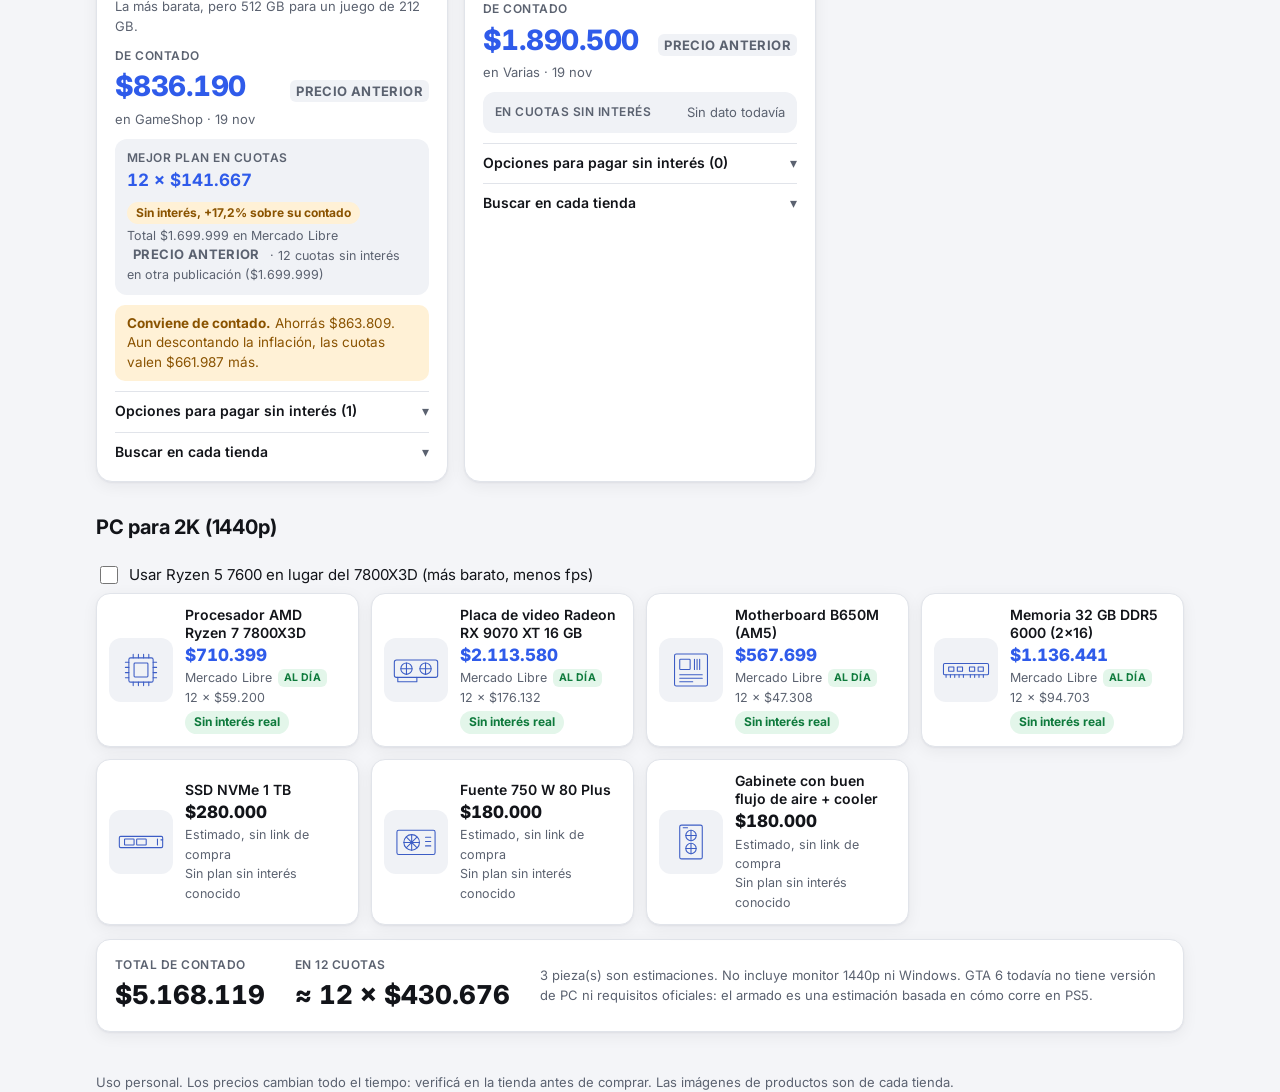
==== commit a2e94bc7: "Solo links de compra directos y extensión rediseñada - Saca los precios de notas periodísticas: qued" ====
--- a/docs/index.html
+++ b/docs/index.html
@@ -82,7 +82,7 @@
         <li><b>La extensión de Edge</b> lee la misma base cada hora y te avisa cuando hay una oferta nueva.</li>
       </ol>
       <h3>De dónde salen los precios</h3>
-      <p><span class="tag auto">al día</span> lo leyó el radar en la tienda. <span class="tag nota">nota</span> viene de la investigación (notas periodísticas del 8 al 21 de noviembre de 2026) y queda como referencia hasta tener un precio real. <span class="tag viejo">viejo</span> es de una lectura anterior porque la tienda no respondió esta vez.</p>
+      <p>Todos los precios vienen de páginas de compra: Mercado Libre y las tiendas de tecnología (Compra Gamer, Frávega, Garbarino, Musimundo, Venex, Full H4rd y Mexx). Cada precio lleva a la publicación o a la tienda. <span class="tag auto">al día</span> lo leyó el radar en la última revisión. <span class="tag nota">precio anterior</span> es el último precio que vimos en esa misma publicación. <span class="tag viejo">viejo</span> es de una lectura anterior porque la tienda no respondió esta vez. Las piezas "estimadas" de la PC no tienen link y solo sirven para calcular el total.</p>
       <h3>Contado contra cuotas</h3>
       <p>"Sin interés" casi siempre se cobra sobre un precio más alto que el de contado. El <b>recargo</b> es cuánto más pagás en total en cuotas comparado con el contado. El <b>valor de hoy</b> de las cuotas descuenta la inflación: si es menor que el contado, las cuotas te convienen aunque sumen más.</p>
       <p>Los bancos y tarjetas de cada plan salen de la tienda cuando los publica (por ejemplo, las tiendas hechas con VTEX informan qué tarjetas tienen cada plan). Las promos de bancos cambian según el día: confirmá en la tienda antes de pagar.</p>
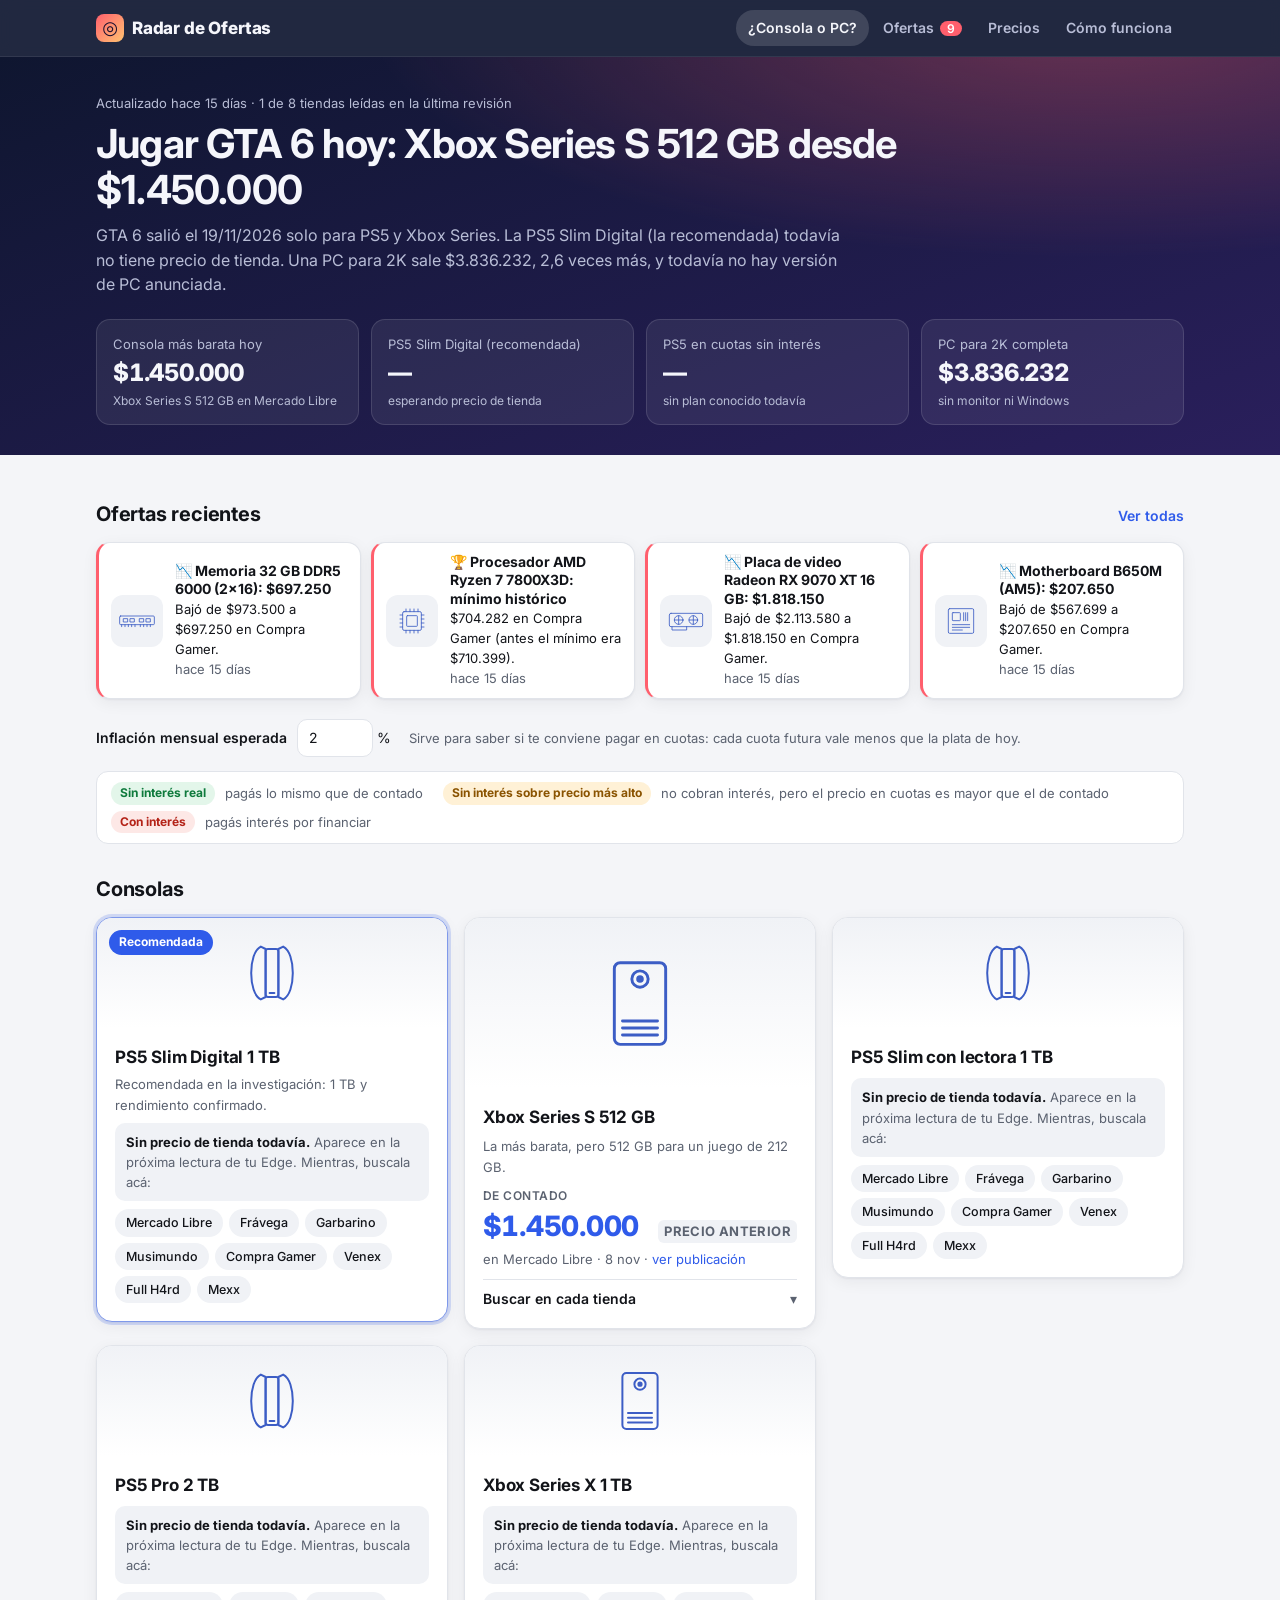
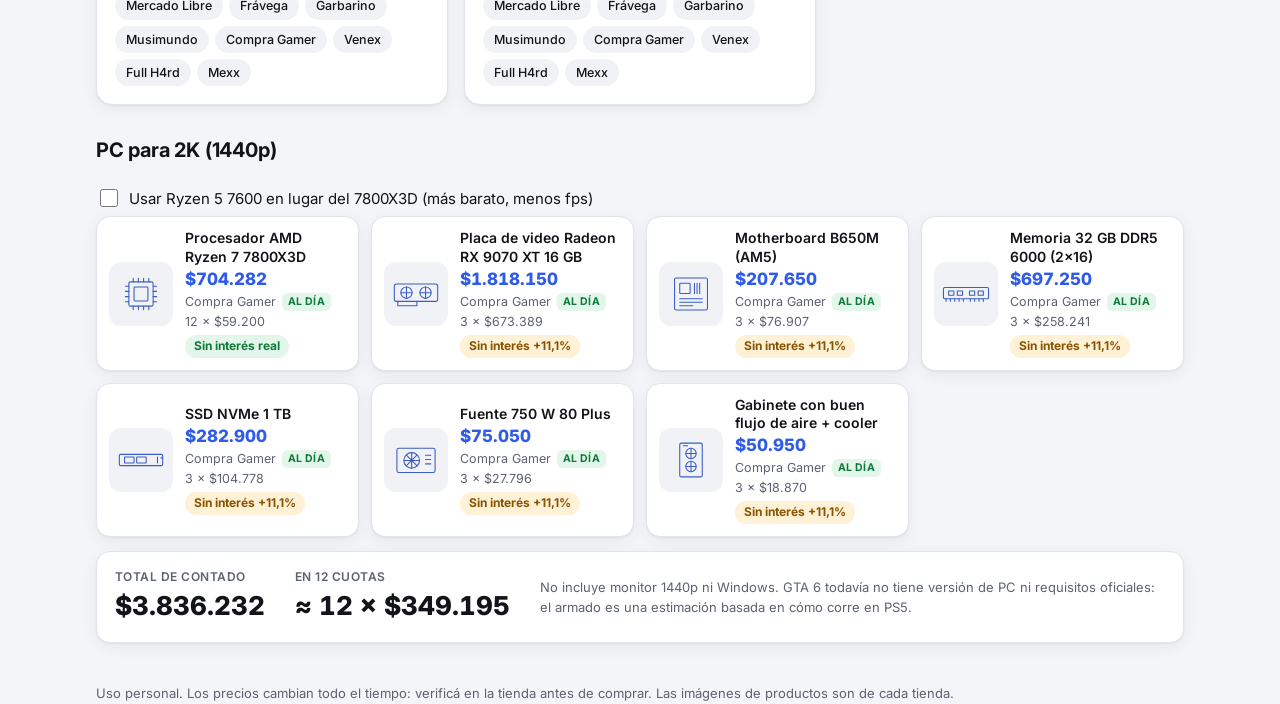
==== commit 4279ab54: "Página: ofertas recientes arriba, tarjetas sin precio más cortas, PC sin desbordes y extensión 1.4.0" ====
--- a/docs/index.html
+++ b/docs/index.html
@@ -36,6 +36,7 @@
 
   <main class="wrap">
     <section id="tab-gta" class="tab on">
+      <div id="destacadas" class="destacadas" hidden></div>
       <div class="toolbar">
         <label class="field">Inflación mensual esperada
           <span class="inline"><input type="number" id="inflacion" min="0" max="20" step="0.1"> %</span>
@@ -52,7 +53,7 @@
       <h2 class="section-title">Consolas</h2>
       <div class="cards" id="consolas"></div>
 
-      <h2 class="section-title">PC para 2K (1440p)</h2>
+      <h2 class="section-title" id="pc-titulo">PC para 2K (1440p)</h2>
       <div class="toolbar">
         <label class="switch"><input type="checkbox" id="cpuBarato"> <span>Usar Ryzen 5 7600 en lugar del 7800X3D (más barato, menos fps)</span></label>
       </div>
--- a/docs/styles.css
+++ b/docs/styles.css
@@ -201,10 +201,37 @@
 code { background: var(--surface-2); padding: 1px 5px; border-radius: 4px; font-size: 13px; }
 footer { padding: 24px 16px 40px; }
 
+/* arreglos y agregados */
+.part > div { min-width: 0; }
+.part .n { overflow-wrap: anywhere; }
+.part .chip, .plan .chip, td .chip { white-space: normal; text-align: left; }
+.cards { align-items: start; }
+.media.chica { height: 110px; }
+.media.chica svg { width: 96px; height: 72px; }
+.card.sin-datos .card-body { gap: 8px; }
+.aguardando { font-size: 13px; color: var(--muted); background: var(--surface-2); border-radius: 10px; padding: 9px 11px; }
+.aguardando b { color: var(--text); }
+a.stat { color: inherit; display: block; transition: background .15s, border-color .15s; }
+a.stat:hover { text-decoration: none; background: rgba(255,255,255,0.12); border-color: rgba(255,255,255,0.3); }
+.destacadas { margin-top: 6px; }
+.dest-head { display: flex; align-items: baseline; justify-content: space-between; gap: 10px; }
+.dest-head a { font-weight: 600; font-size: 14px; }
+.dest-grid { display: grid; grid-template-columns: repeat(auto-fill, minmax(250px, 1fr)); gap: 10px; }
+.dest { display: flex; gap: 12px; align-items: center; background: var(--surface); border: 1px solid var(--line); border-left: 3px solid #ff5f6d; border-radius: 14px; padding: 10px 12px; color: inherit; box-shadow: var(--shadow); min-width: 0; }
+.dest > div { min-width: 0; }
+.dest:hover { border-color: var(--accent); border-left-color: #ff5f6d; text-decoration: none; }
+.dest .t { font-weight: 700; font-size: 14px; line-height: 1.3; }
+.dest .thumb { width: 52px; height: 52px; }
+.dest .thumb svg { width: 40px; height: 32px; }
+
 @media (max-width: 520px) {
   .top-in { padding: 8px 12px; }
   .tabs button { padding: 6px 9px; font-size: 13px; }
   .cards { grid-template-columns: 1fr; }
   .media { height: 150px; }
   .price-big { font-size: 25px; }
-}
+  .stats { grid-template-columns: 1fr 1fr; gap: 8px; }
+  .stat { padding: 10px 12px; }
+  .stat .v { font-size: 19px; }
+  .stat .s { font-size: 11.5px; }
+}
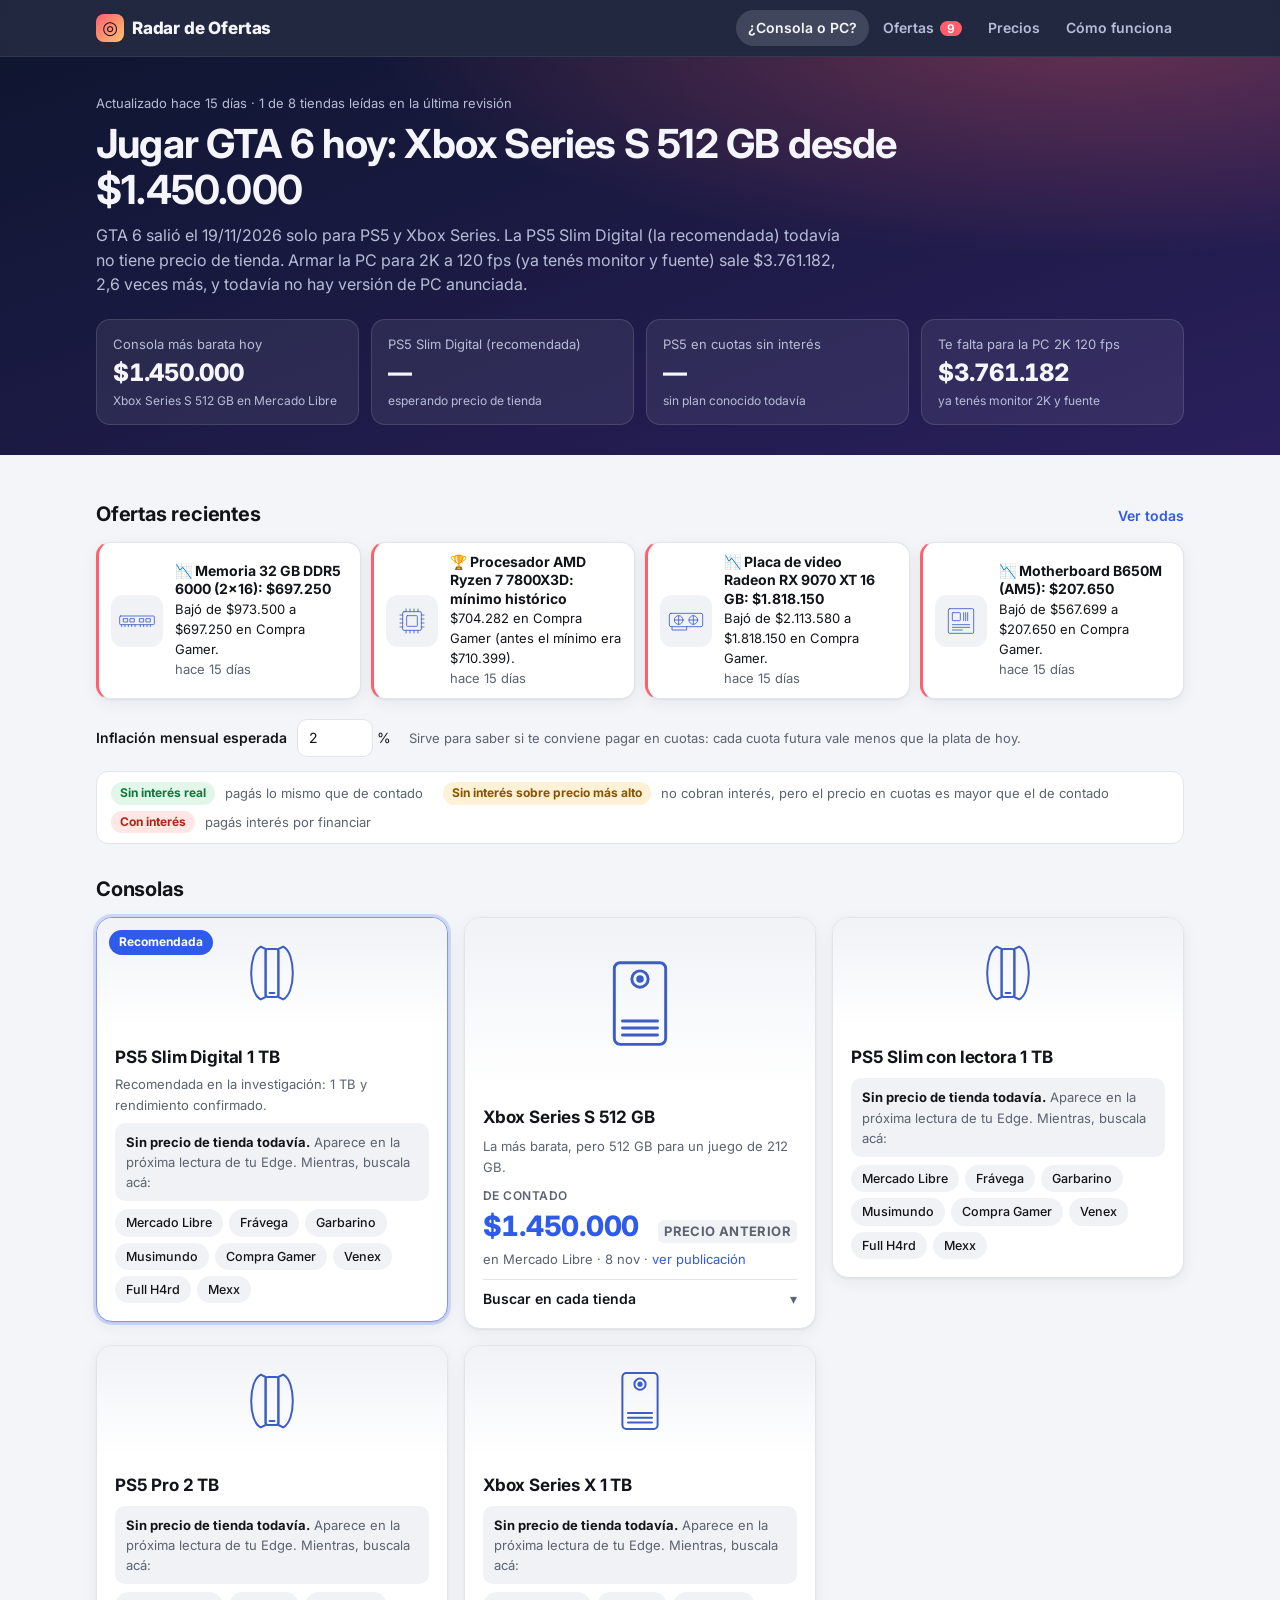
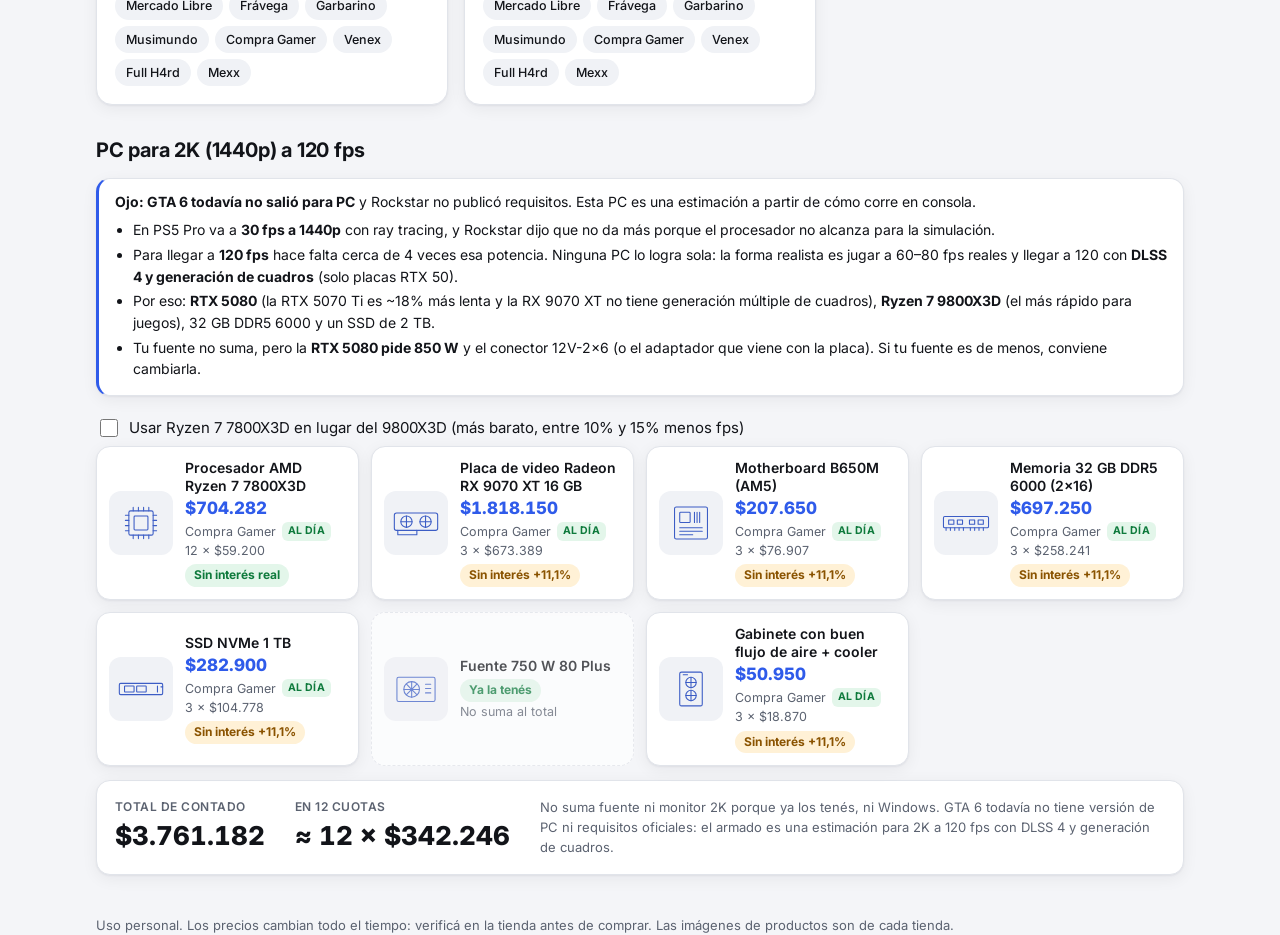
==== commit 12ecfe86: "PC para 2K a 120 fps: RTX 5080, Ryzen 7 9800X3D, SSD 2 TB y explicación de la estimación Co-Authored" ====
--- a/docs/index.html
+++ b/docs/index.html
@@ -53,9 +53,18 @@
       <h2 class="section-title">Consolas</h2>
       <div class="cards" id="consolas"></div>
 
-      <h2 class="section-title" id="pc-titulo">PC para 2K (1440p)</h2>
+      <h2 class="section-title" id="pc-titulo">PC para 2K (1440p) a 120 fps</h2>
+      <div class="pc-explica">
+        <p><b>Ojo: GTA 6 todavía no salió para PC</b> y Rockstar no publicó requisitos. Esta PC es una estimación a partir de cómo corre en consola.</p>
+        <ul>
+          <li>En PS5 Pro va a <b>30 fps a 1440p</b> con ray tracing, y Rockstar dijo que no da más porque el procesador no alcanza para la simulación.</li>
+          <li>Para llegar a <b>120 fps</b> hace falta cerca de 4 veces esa potencia. Ninguna PC lo logra sola: la forma realista es jugar a 60–80 fps reales y llegar a 120 con <b>DLSS 4 y generación de cuadros</b> (solo placas RTX 50).</li>
+          <li>Por eso: <b>RTX 5080</b> (la RTX 5070 Ti es ~18% más lenta y la RX 9070 XT no tiene generación múltiple de cuadros), <b>Ryzen 7 9800X3D</b> (el más rápido para juegos), 32 GB DDR5 6000 y un SSD de 2 TB.</li>
+          <li>Tu fuente no suma, pero la <b>RTX 5080 pide 850 W</b> y el conector 12V-2x6 (o el adaptador que viene con la placa). Si tu fuente es de menos, conviene cambiarla.</li>
+        </ul>
+      </div>
       <div class="toolbar">
-        <label class="switch"><input type="checkbox" id="cpuBarato"> <span>Usar Ryzen 5 7600 en lugar del 7800X3D (más barato, menos fps)</span></label>
+        <label class="switch"><input type="checkbox" id="cpuBarato"> <span>Usar Ryzen 7 7800X3D en lugar del 9800X3D (más barato, entre 10% y 15% menos fps)</span></label>
       </div>
       <div id="pc"></div>
     </section>
--- a/docs/styles.css
+++ b/docs/styles.css
@@ -202,6 +202,11 @@
 footer { padding: 24px 16px 40px; }
 
 /* arreglos y agregados */
+.pc-explica { background: var(--surface); border: 1px solid var(--line); border-left: 3px solid var(--accent); border-radius: 14px; padding: 12px 16px; font-size: 14px; box-shadow: var(--shadow); }
+.pc-explica p { margin: 0 0 6px; }
+.pc-explica ul { margin: 0; padding-left: 18px; }
+.pc-explica li { margin: 3px 0; }
+.part.ya { opacity: .72; box-shadow: none; border-style: dashed; }
 .part > div { min-width: 0; }
 .part .n { overflow-wrap: anywhere; }
 .part .chip, .plan .chip, td .chip { white-space: normal; text-align: left; }
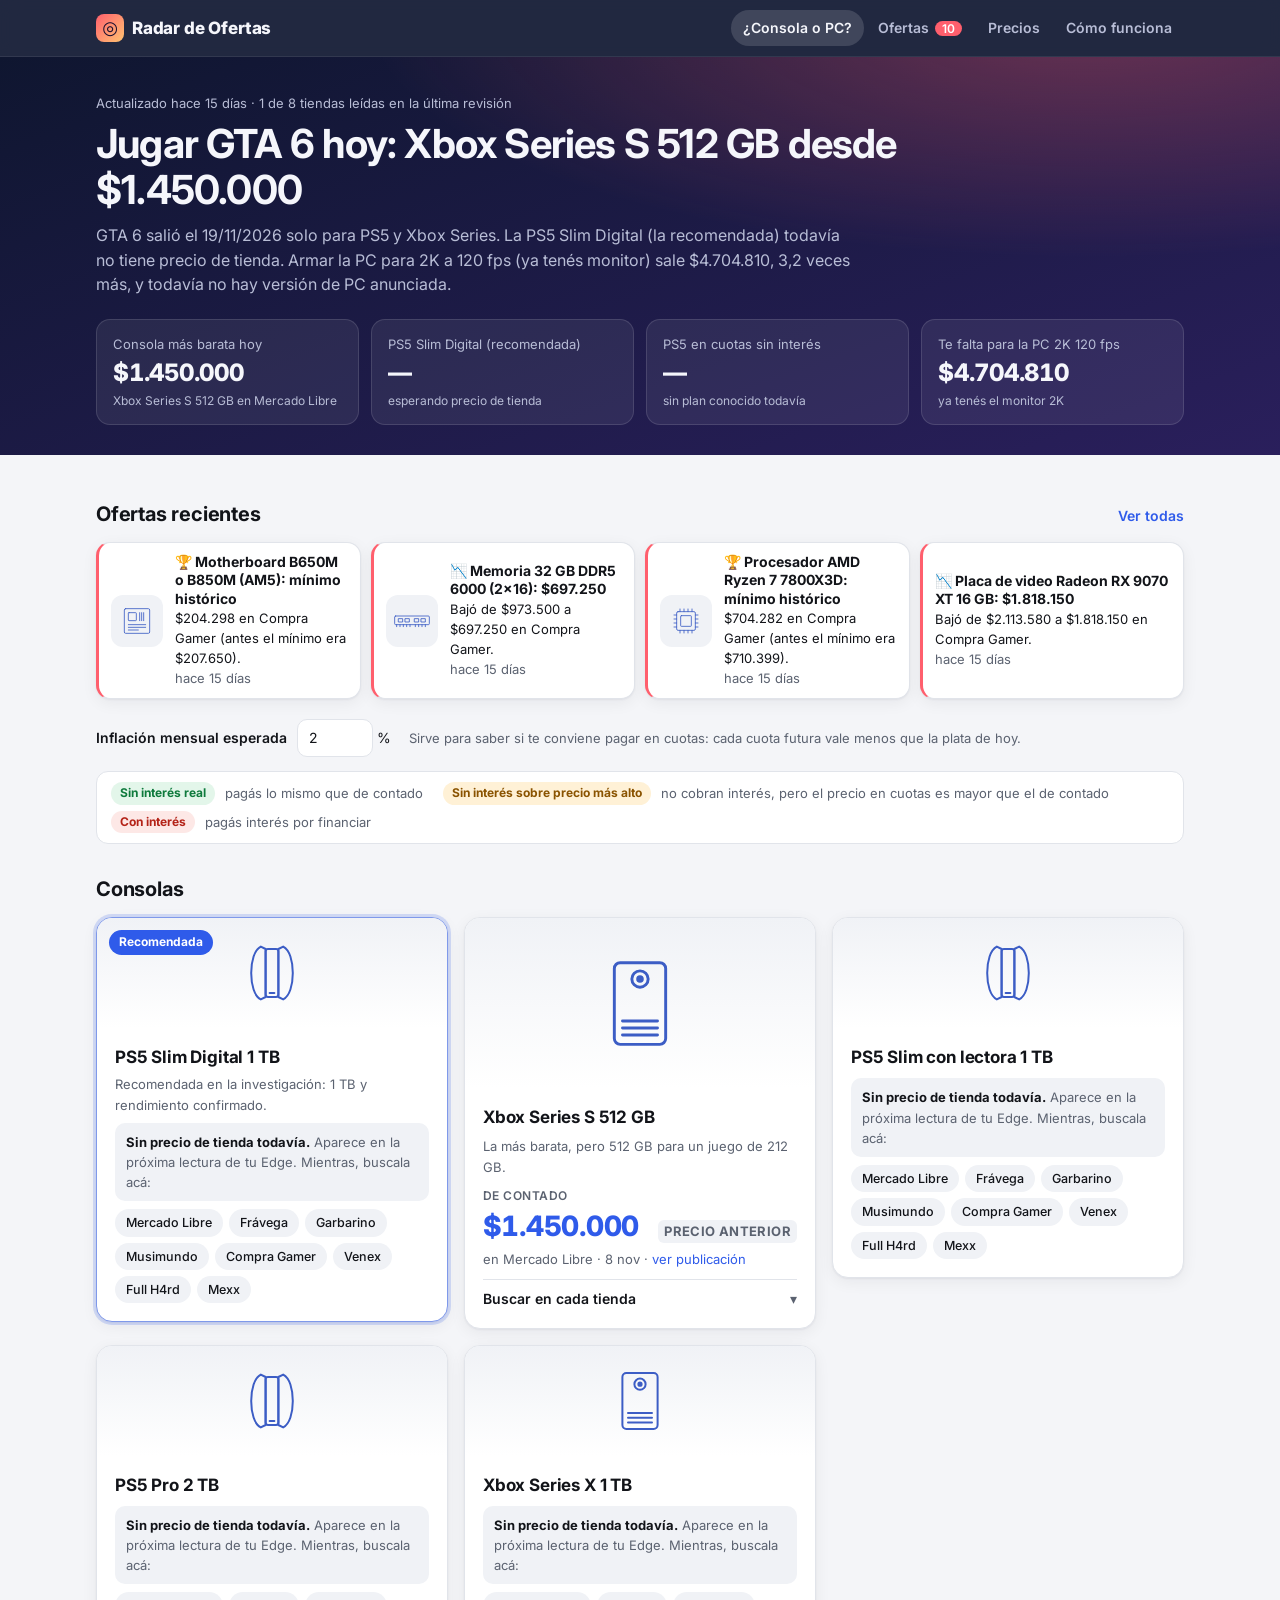
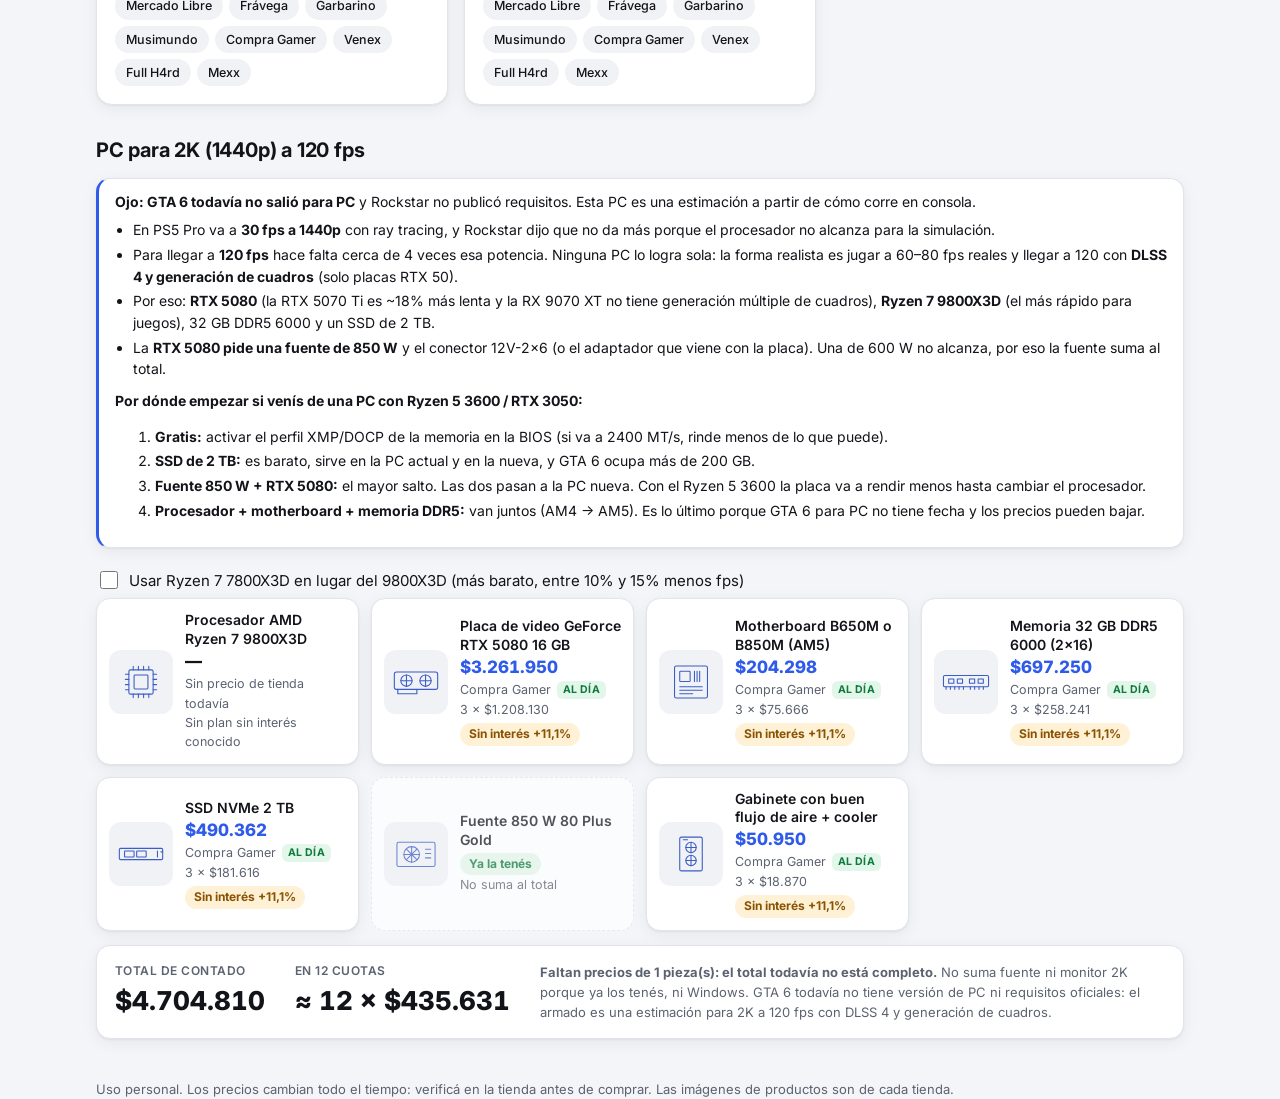
==== commit 28f4fc5a: "La fuente vuelve a sumar (850 W para la RTX 5080) y orden sugerido de compra Co-Authored-By: Claude " ====
--- a/docs/index.html
+++ b/docs/index.html
@@ -60,8 +60,15 @@
           <li>En PS5 Pro va a <b>30 fps a 1440p</b> con ray tracing, y Rockstar dijo que no da más porque el procesador no alcanza para la simulación.</li>
           <li>Para llegar a <b>120 fps</b> hace falta cerca de 4 veces esa potencia. Ninguna PC lo logra sola: la forma realista es jugar a 60–80 fps reales y llegar a 120 con <b>DLSS 4 y generación de cuadros</b> (solo placas RTX 50).</li>
           <li>Por eso: <b>RTX 5080</b> (la RTX 5070 Ti es ~18% más lenta y la RX 9070 XT no tiene generación múltiple de cuadros), <b>Ryzen 7 9800X3D</b> (el más rápido para juegos), 32 GB DDR5 6000 y un SSD de 2 TB.</li>
-          <li>Tu fuente no suma, pero la <b>RTX 5080 pide 850 W</b> y el conector 12V-2x6 (o el adaptador que viene con la placa). Si tu fuente es de menos, conviene cambiarla.</li>
+          <li>La <b>RTX 5080 pide una fuente de 850 W</b> y el conector 12V-2x6 (o el adaptador que viene con la placa). Una de 600 W no alcanza, por eso la fuente suma al total.</li>
         </ul>
+        <p style="margin-top:10px"><b>Por dónde empezar si venís de una PC con Ryzen 5 3600 / RTX 3050:</b></p>
+        <ol>
+          <li><b>Gratis:</b> activar el perfil XMP/DOCP de la memoria en la BIOS (si va a 2400 MT/s, rinde menos de lo que puede).</li>
+          <li><b>SSD de 2 TB:</b> es barato, sirve en la PC actual y en la nueva, y GTA 6 ocupa más de 200 GB.</li>
+          <li><b>Fuente 850 W + RTX 5080:</b> el mayor salto. Las dos pasan a la PC nueva. Con el Ryzen 5 3600 la placa va a rendir menos hasta cambiar el procesador.</li>
+          <li><b>Procesador + motherboard + memoria DDR5:</b> van juntos (AM4 → AM5). Es lo último porque GTA 6 para PC no tiene fecha y los precios pueden bajar.</li>
+        </ol>
       </div>
       <div class="toolbar">
         <label class="switch"><input type="checkbox" id="cpuBarato"> <span>Usar Ryzen 7 7800X3D en lugar del 9800X3D (más barato, entre 10% y 15% menos fps)</span></label>
